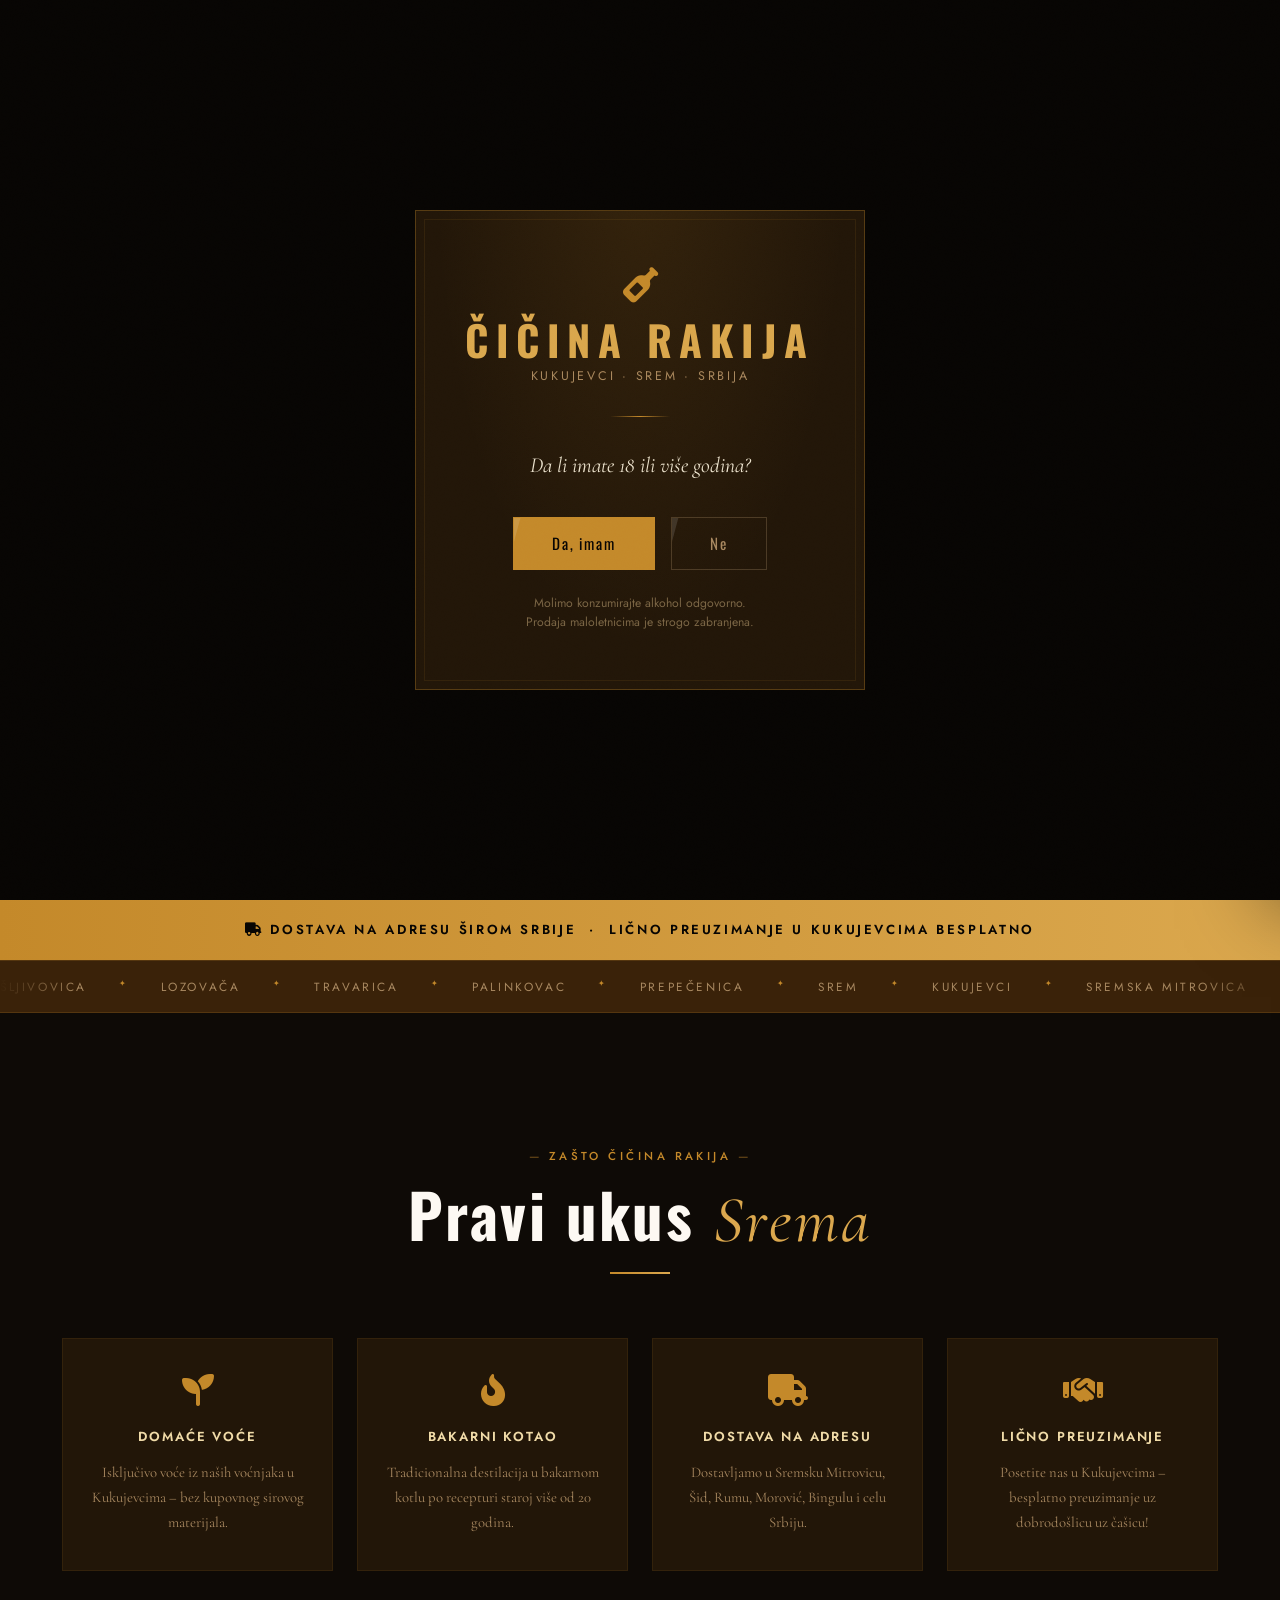
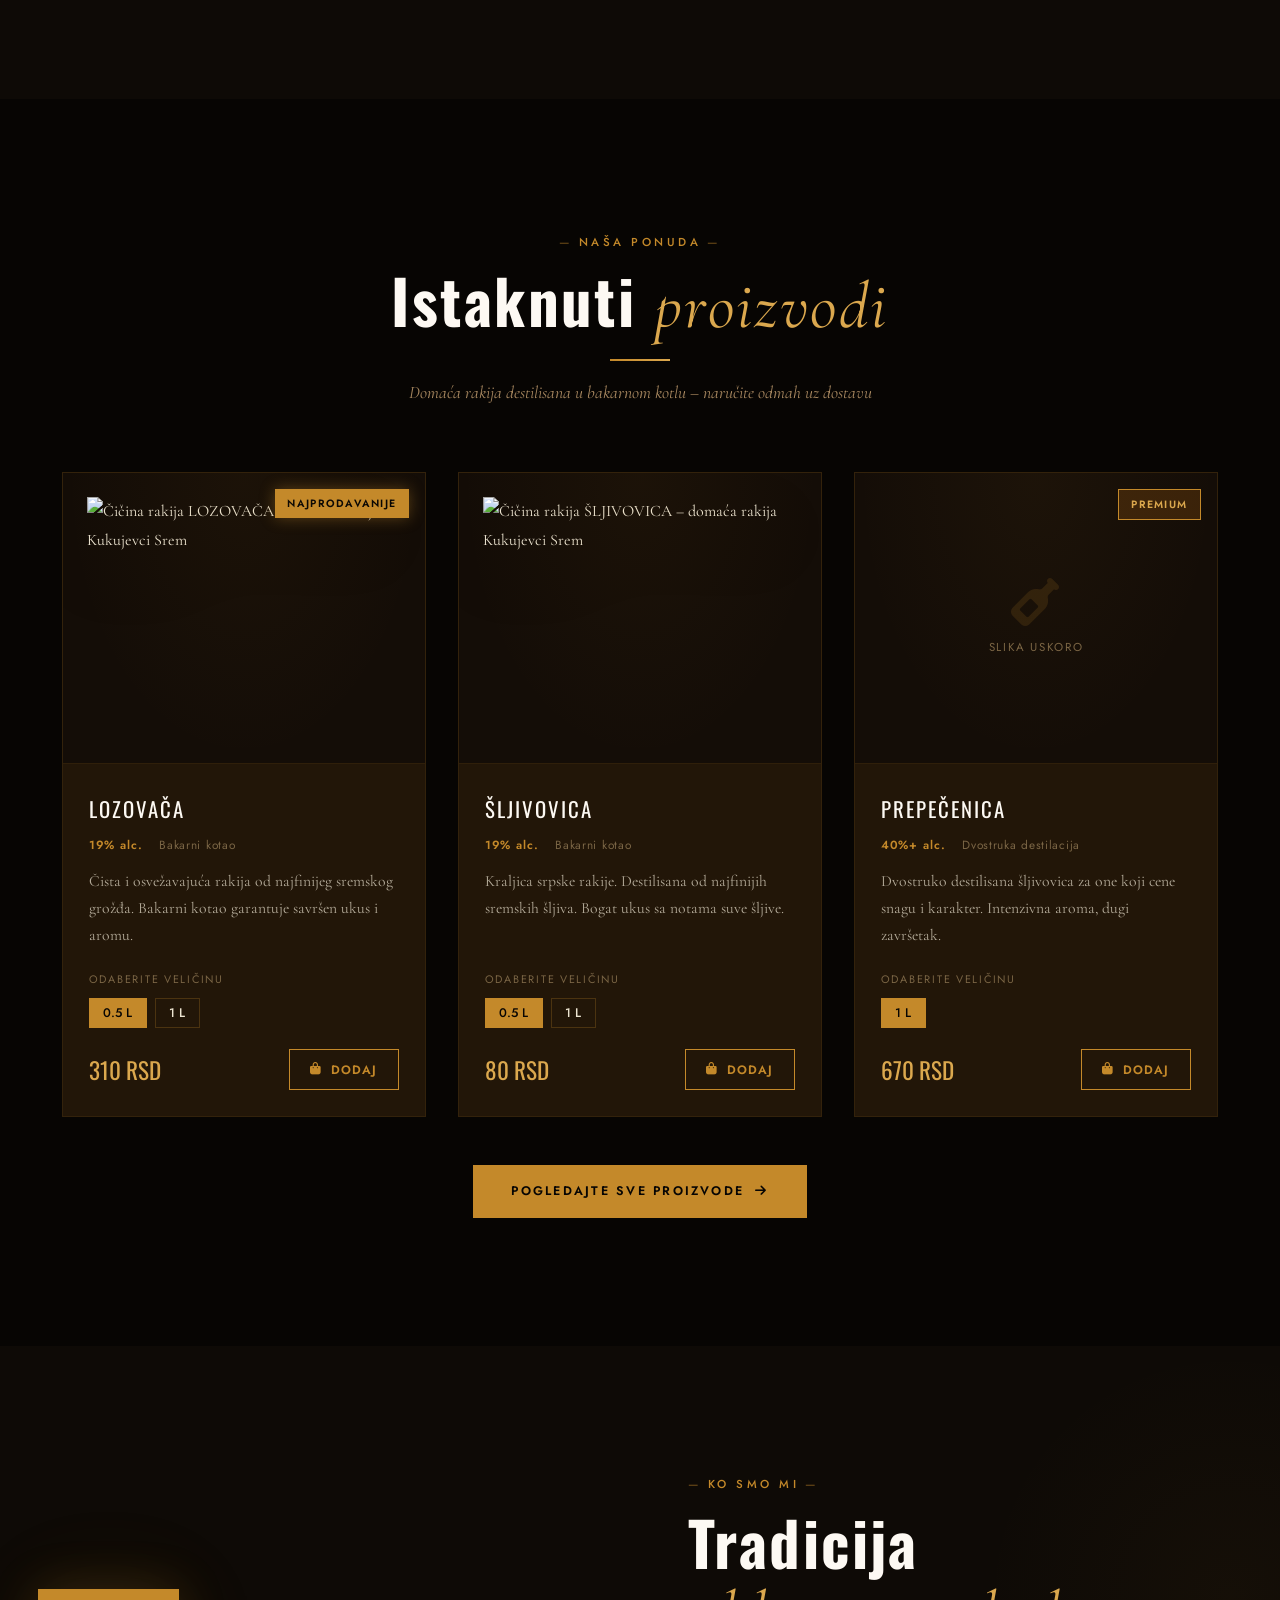
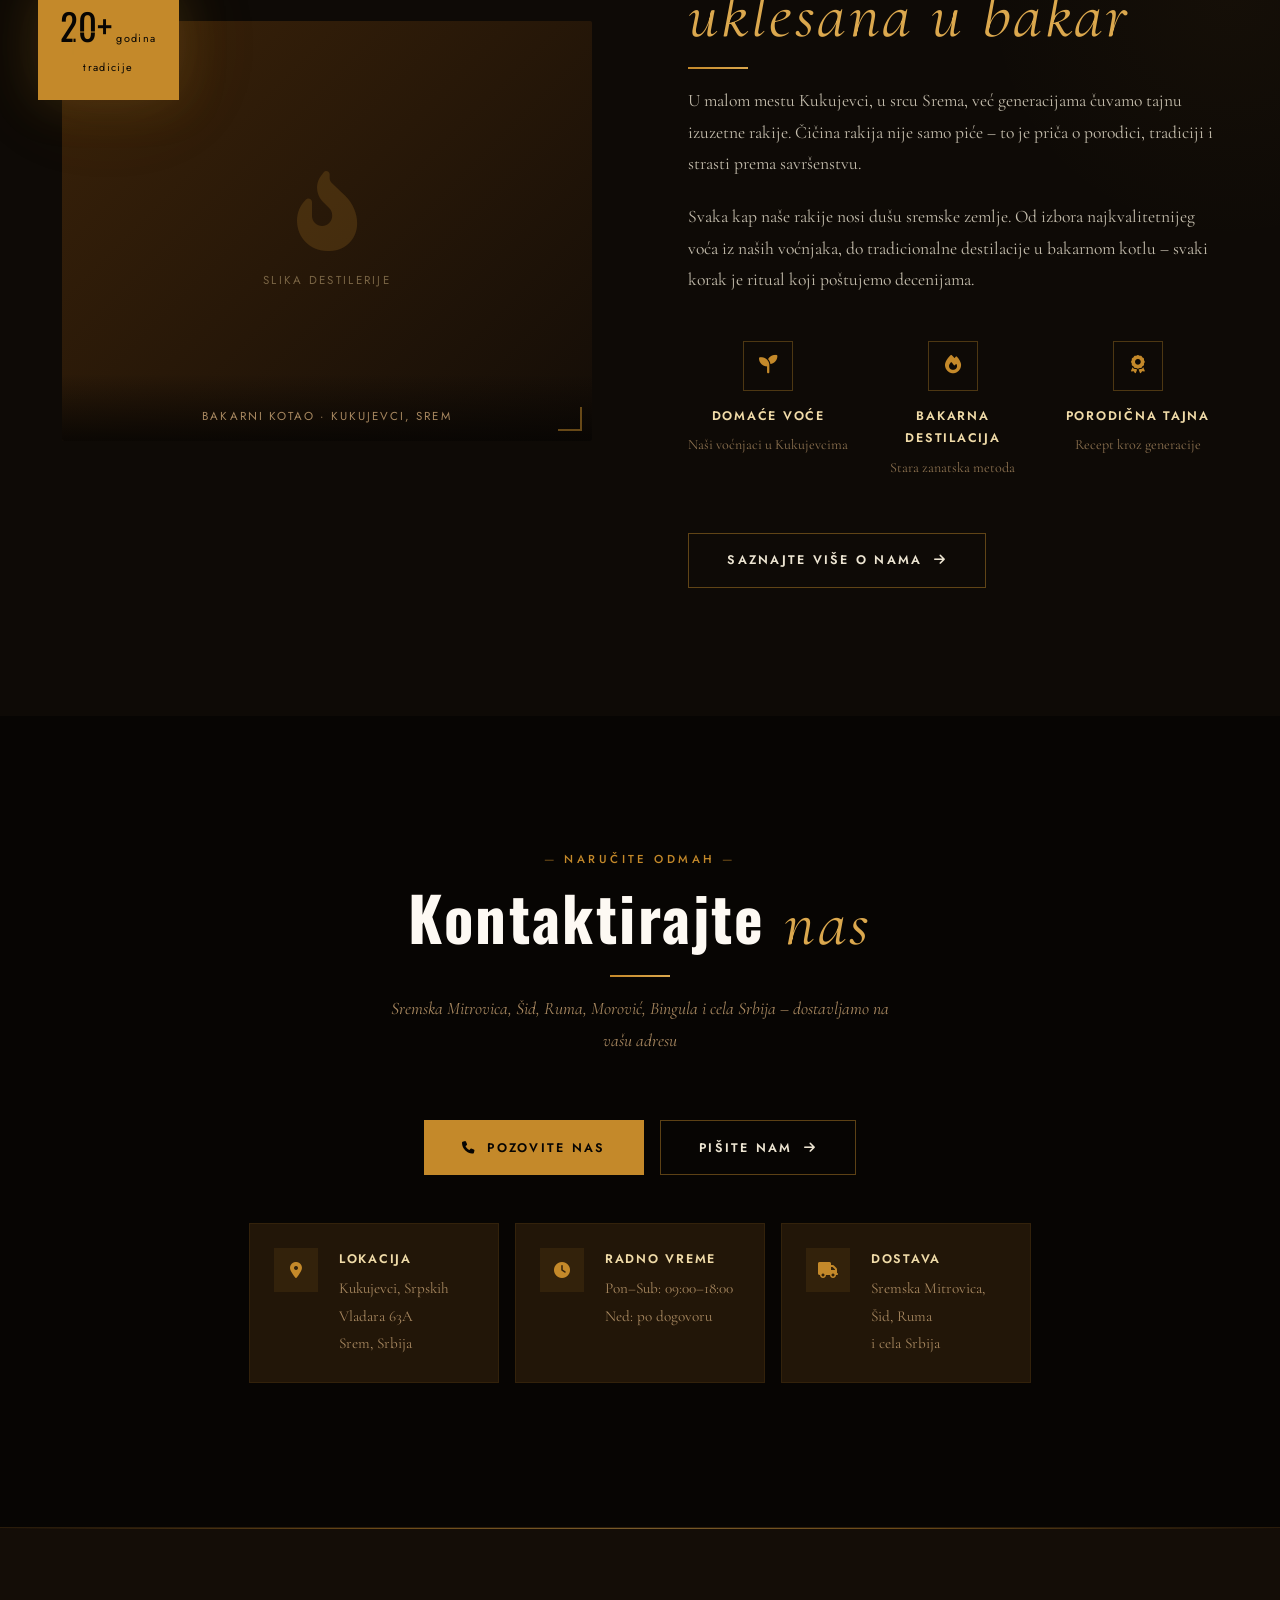
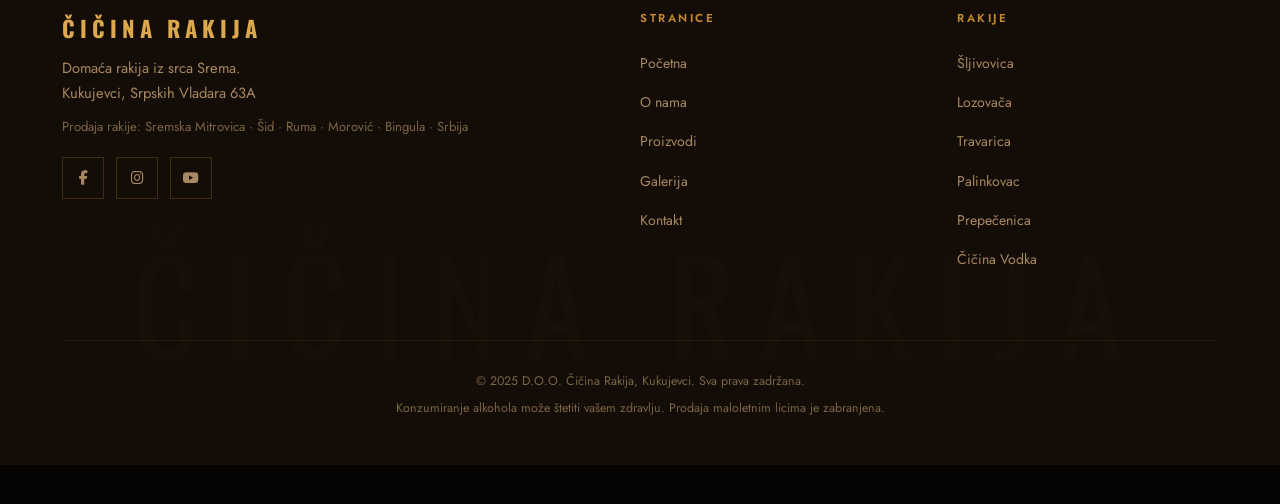
==== index.html @ 821a01cd "Add files via upload" ====
<!DOCTYPE html>
<html lang="sr">
<head>
<meta charset="UTF-8">
<meta name="viewport" content="width=device-width, initial-scale=1.0">
<title>Čičina Rakija | Domaća Rakija – Prodaja Rakije Sremska Mitrovica, Šid, Srem</title>
<meta name="description" content="Čičina rakija – domaća rakija iz Kukujevaca, srce Srema. Prodaja rakije Sremska Mitrovica, Šid, Ruma. Šljivovica, lozovača, travarica. Naručite odmah!">
<meta name="robots" content="index, follow">
<link rel="canonical" href="https://www.cicinarakija.rs/">
<meta property="og:title" content="Čičina Rakija | Domaća Rakija – Prodaja Rakije Sremska Mitrovica, Šid, Srem">
<meta property="og:description" content="Čičina rakija – domaća rakija iz Kukujevaca, srce Srema. Prodaja rakije Sremska Mitrovica, Šid, Ruma. Šljivovica, lozovača, travarica. Naručite odmah!">
<meta property="og:locale" content="sr_RS">
<link rel="preconnect" href="https://fonts.googleapis.com">
<link rel="preconnect" href="https://fonts.gstatic.com" crossorigin>
<link href="https://fonts.googleapis.com/css2?family=Cormorant+Garamond:ital,wght@0,300;0,400;0,600;1,300;1,400;1,600&family=Oswald:wght@300;400;500;600;700&family=Jost:wght@300;400;500;600&display=swap" rel="stylesheet">
<link rel="stylesheet" href="https://cdnjs.cloudflare.com/ajax/libs/font-awesome/6.4.0/css/all.min.css">
<link rel="stylesheet" href="style.css">
</head><script type="application/ld+json">
{"@context":"https://schema.org","@type":"LocalBusiness","name":"Čičina Rakija",
"description":"Domaća rakija iz Kukujevaca – prodaja rakije Sremska Mitrovica, Šid i okolina",
"address":{"@type":"PostalAddress","streetAddress":"Srpskih Vladara 63A","addressLocality":"Kukujevci","addressRegion":"Vojvodina","addressCountry":"RS"},
"geo":{"@type":"GeoCoordinates","latitude":44.9624,"longitude":19.717},
"url":"https://www.cicinarakija.rs","telephone":"+381-XX-XXX-XXXX",
"openingHours":"Mo-Sa 09:00-18:00","priceRange":"80 - 670 RSD"}
</script>
<body>
<div class="age-gate" id="ageGate">
    <div class="age-box">
        <i class="fas fa-wine-bottle age-icon"></i>
        <h2 class="age-title">ČIČINA RAKIJA</h2>
        <p class="age-location">Kukujevci · Srem · Srbija</p>
        <div class="age-divider"></div>
        <p class="age-question">Da li imate 18 ili više godina?</p>
        <div class="age-btns">
            <button class="age-btn age-yes" id="ageYes">Da, imam</button>
            <button class="age-btn age-no" id="ageNo">Ne</button>
        </div>
        <p class="age-disclaimer">Molimo konzumirajte alkohol odgovorno.<br>Prodaja maloletnicima je strogo zabranjena.</p>
    </div>
</div>
<nav class="navbar" id="navbar">
    <div class="nav-container">
        <a href="index.html" class="nav-brand">
            <span class="brand-icon"><i class="fas fa-wine-bottle"></i></span>
            <span>ČIČINA RAKIJA</span>
        </a>
        <ul class="nav-links" id="navLinks"><li><a href="index.html" class="nav-link active">Početna</a></li>
<li><a href="o-nama.html" class="nav-link">O nama</a></li>
<li><a href="proizvodi.html" class="nav-link">Proizvodi</a></li>
<li><a href="galerija.html" class="nav-link">Galerija</a></li>
<li><a href="kontakt.html" class="nav-link">Kontakt</a></li></ul>
        <div class="nav-actions">
            <button class="cart-btn" id="cartToggle" aria-label="Korpa">
                <i class="fas fa-shopping-bag"></i>
                <span class="cart-label">Korpa</span>
                <span class="cart-count" id="cartCount">0</span>
            </button>
            <button class="hamburger" id="hamburger" aria-label="Meni">
                <span></span><span></span><span></span>
            </button>
        </div>
    </div>
    <div class="nav-progress" id="navProgress"></div>
</nav>

<!-- HERO -->
<section id="hero" class="hero">
    <div class="hero-bg-img hero-parallax" style="background-image:radial-gradient(ellipse at 60% 40%,rgba(196,137,42,0.09) 0%,transparent 60%),linear-gradient(160deg,#1a0c03 0%,#07050300 100%)"></div>
    <div class="hero-grain"></div>
    <div class="hero-vignette"></div>
    <div class="hero-content">
        <div class="hero-eyebrow reveal-hero" data-delay="0">
            <span class="eyebrow-line"></span>
            Tradicija od generacije do generacije · Kukujevci, Srem
            <span class="eyebrow-line"></span>
        </div>
        <h1 class="hero-title reveal-hero" data-delay="200">
            <span class="title-line">ČIČINA</span>
            <span class="title-line title-italic">Rakija</span>
        </h1>
        <div class="hero-ornament reveal-hero" data-delay="350">
            <span class="orn-line"></span>
            <span class="orn-icon">✦ ✦ ✦</span>
            <span class="orn-line"></span>
        </div>
        <p class="hero-sub reveal-hero" data-delay="450">Domaća rakija · Sremska Mitrovica · Šid · Ruma i okolina</p>
        <div class="hero-actions reveal-hero" data-delay="600">
            <a href="proizvodi.html" class="btn-primary"><span>Naruči rakiju</span> <i class="fas fa-arrow-right"></i></a>
            <a href="o-nama.html" class="btn-ghost"><span>Naša priča</span></a>
        </div>
    </div>
    <div class="hero-badge badge-left reveal-hero" data-delay="800">
        <span class="badge-num">20+</span>
        <span class="badge-txt">Godina<br>tradicije</span>
    </div>
    <div class="hero-badge badge-right reveal-hero" data-delay="900">
        <span class="badge-num">100%</span>
        <span class="badge-txt">Domaće<br>voće</span>
    </div>
    <div class="hero-scroll reveal-hero" data-delay="1100">
        <span>Skroluj</span>
        <div class="hero-scroll-line"></div>
    </div>
</section>

<!-- DELIVERY BANNER -->
<div class="delivery-banner">
    <p><i class="fas fa-truck"></i> Dostava na adresu širom Srbije &nbsp;·&nbsp; Lično preuzimanje u Kukujevcima besplatno</p>
</div>

<!-- MARQUEE -->
<div class="marquee-strip">
    <div class="marquee-track">
        <span>Šljivovica</span><span class="m-dot">✦</span>
        <span>Lozovača</span><span class="m-dot">✦</span>
        <span>Travarica</span><span class="m-dot">✦</span>
        <span>Palinkovac</span><span class="m-dot">✦</span>
        <span>Prepečenica</span><span class="m-dot">✦</span>
        <span>Srem</span><span class="m-dot">✦</span>
        <span>Kukujevci</span><span class="m-dot">✦</span>
        <span>Sremska Mitrovica</span><span class="m-dot">✦</span>
        <span>Šid</span><span class="m-dot">✦</span>
        <span>Bakarni kotao</span><span class="m-dot">✦</span>
        <span>Domaće voće</span><span class="m-dot">✦</span>
        <span>Šljivovica</span><span class="m-dot">✦</span>
        <span>Lozovača</span><span class="m-dot">✦</span>
        <span>Travarica</span><span class="m-dot">✦</span>
        <span>Palinkovac</span><span class="m-dot">✦</span>
        <span>Prepečenica</span><span class="m-dot">✦</span>
        <span>Srem</span><span class="m-dot">✦</span>
        <span>Kukujevci</span><span class="m-dot">✦</span>
        <span>Sremska Mitrovica</span><span class="m-dot">✦</span>
        <span>Šid</span><span class="m-dot">✦</span>
        <span>Bakarni kotao</span><span class="m-dot">✦</span>
        <span>Domaće voće</span><span class="m-dot">✦</span>
    </div>
</div>

<!-- ZASTO MI -->
<section class="why-us">
    <div class="container">
        <div class="sec-header reveal">
            <span class="sec-label">Zašto Čičina Rakija</span>
            <h2 class="sec-title">Pravi ukus <em>Srema</em></h2>
            <div class="sec-rule"></div>
        </div>
        <div class="why-grid">
            <div class="why-card reveal" data-delay="0">
                <i class="fas fa-seedling why-icon"></i>
                <div class="why-title">Domaće voće</div>
                <p class="why-desc">Isključivo voće iz naših voćnjaka u Kukujevcima – bez kupovnog sirovog materijala.</p>
            </div>
            <div class="why-card reveal" data-delay="100">
                <i class="fas fa-fire-alt why-icon"></i>
                <div class="why-title">Bakarni kotao</div>
                <p class="why-desc">Tradicionalna destilacija u bakarnom kotlu po recepturi staroj više od 20 godina.</p>
            </div>
            <div class="why-card reveal" data-delay="200">
                <i class="fas fa-truck why-icon"></i>
                <div class="why-title">Dostava na adresu</div>
                <p class="why-desc">Dostavljamo u Sremsku Mitrovicu, Šid, Rumu, Morović, Bingulu i celu Srbiju.</p>
            </div>
            <div class="why-card reveal" data-delay="300">
                <i class="fas fa-handshake why-icon"></i>
                <div class="why-title">Lično preuzimanje</div>
                <p class="why-desc">Posetite nas u Kukujevcima – besplatno preuzimanje uz dobrodošlicu uz čašicu!</p>
            </div>
        </div>
    </div>
</section>

<!-- ISTAKNUTI PROIZVODI -->
<section class="featured-products">
    <div class="container">
        <div class="sec-header reveal">
            <span class="sec-label">Naša ponuda</span>
            <h2 class="sec-title">Istaknuti <em>proizvodi</em></h2>
            <div class="sec-rule"></div>
            <p class="sec-sub">Domaća rakija destilisana u bakarnom kotlu – naručite odmah uz dostavu</p>
        </div>
        <div class="products-grid featured-grid" id="productsGridHome"></div>
        <div style="text-align:center;margin-top:3rem" class="reveal">
            <a href="proizvodi.html" class="btn-primary"><span>Pogledajte sve proizvode</span> <i class="fas fa-arrow-right"></i></a>
        </div>
    </div>
</section>

<!-- O NAMA KRATKO -->
<section class="about" id="about">
    <div class="container">
        <div class="about-grid">
            <div class="about-visual">
                <div class="about-img-main reveal" data-dir="left">
                    <div style="width:100%;height:420px;background:linear-gradient(135deg,var(--brown-mid),var(--brown-deep));display:flex;align-items:center;justify-content:center;flex-direction:column;gap:1.2rem;">
                        <i class="fas fa-fire-alt" style="font-size:5rem;color:rgba(196,137,42,0.2)"></i>
                        <span style="font-family:var(--font-ui);font-size:0.72rem;letter-spacing:0.2em;color:var(--muted);text-transform:uppercase">Slika destilerije</span>
                    </div>
                    <div class="img-label">Bakarni kotao · Kukujevci, Srem</div>
                </div>
                <div class="about-years-badge">
                    <span class="yb-num">20+</span>
                    <span class="yb-txt">godina<br>tradicije</span>
                </div>
            </div>
            <div class="about-text">
                <div class="reveal" data-dir="right">
                    <span class="sec-label">Ko smo mi</span>
                    <h2 class="sec-title">Tradicija<br><em>uklesana u bakar</em></h2>
                    <div class="sec-rule"></div>
                </div>
                <div class="reveal" data-dir="right" data-delay="100">
                    <p>U malom mestu Kukujevci, u srcu Srema, već generacijama čuvamo tajnu izuzetne rakije. Čičina rakija nije samo piće – to je priča o porodici, tradiciji i strasti prema savršenstvu.</p>
                    <p>Svaka kap naše rakije nosi dušu sremske zemlje. Od izbora najkvalitetnijeg voća iz naših voćnjaka, do tradicionalne destilacije u bakarnom kotlu – svaki korak je ritual koji poštujemo decenijama.</p>
                </div>
                <div class="about-feats reveal" data-dir="right" data-delay="200">
                    <div class="feat">
                        <div class="feat-icon"><i class="fas fa-seedling"></i></div>
                        <h4>Domaće voće</h4>
                        <p>Naši voćnjaci u Kukujevcima</p>
                    </div>
                    <div class="feat">
                        <div class="feat-icon"><i class="fas fa-fire"></i></div>
                        <h4>Bakarna destilacija</h4>
                        <p>Stara zanatska metoda</p>
                    </div>
                    <div class="feat">
                        <div class="feat-icon"><i class="fas fa-award"></i></div>
                        <h4>Porodična tajna</h4>
                        <p>Recept kroz generacije</p>
                    </div>
                </div>
                <div class="reveal" data-dir="right" data-delay="300" style="margin-top:2rem">
                    <a href="o-nama.html" class="btn-ghost"><span>Saznajte više o nama</span> <i class="fas fa-arrow-right"></i></a>
                </div>
            </div>
        </div>
    </div>
</section>

<!-- KONTAKT QUICK -->
<section id="contact" class="contact">
    <div class="container">
        <div class="sec-header reveal">
            <span class="sec-label">Naručite odmah</span>
            <h2 class="sec-title">Kontaktirajte <em>nas</em></h2>
            <div class="sec-rule"></div>
            <p class="sec-sub">Sremska Mitrovica, Šid, Ruma, Morović, Bingula i cela Srbija – dostavljamo na vašu adresu</p>
        </div>
        <div style="display:flex;flex-wrap:wrap;gap:1rem;justify-content:center;margin-bottom:3rem" class="reveal">
            <a href="tel:+381XXXXXXXXX" class="btn-primary"><i class="fas fa-phone"></i> <span>Pozovite nas</span></a>
            <a href="kontakt.html" class="btn-ghost"><span>Pišite nam</span> <i class="fas fa-arrow-right"></i></a>
        </div>
        <div style="display:flex;flex-wrap:wrap;gap:1rem;justify-content:center" class="reveal" data-delay="100">
            <div class="contact-card" style="max-width:250px;flex:1;min-width:200px">
                <div class="cc-icon"><i class="fas fa-map-marker-alt"></i></div>
                <div><h4>Lokacija</h4><p>Kukujevci, Srpskih Vladara 63A<br>Srem, Srbija</p></div>
            </div>
            <div class="contact-card" style="max-width:250px;flex:1;min-width:200px">
                <div class="cc-icon"><i class="fas fa-clock"></i></div>
                <div><h4>Radno vreme</h4><p>Pon–Sub: 09:00–18:00<br>Ned: po dogovoru</p></div>
            </div>
            <div class="contact-card" style="max-width:250px;flex:1;min-width:200px">
                <div class="cc-icon"><i class="fas fa-truck"></i></div>
                <div><h4>Dostava</h4><p>Sremska Mitrovica, Šid, Ruma<br>i cela Srbija</p></div>
            </div>
        </div>
    </div>
</section>

<footer class="footer">
    <div class="footer-watermark">ČIČINA RAKIJA</div>
    <div class="container">
        <div class="footer-grid">
            <div class="footer-brand">
                <h3>ČIČINA RAKIJA</h3>
                <p>Domaća rakija iz srca Srema.<br>Kukujevci, Srpskih Vladara 63A</p>
                <p style="margin-top:0.6rem;font-size:0.82rem;color:var(--muted)">Prodaja rakije: Sremska Mitrovica · Šid · Ruma · Morović · Bingula · Srbija</p>
                <div class="socials" style="margin-top:1.2rem">
                    <a href="#" class="soc-link" aria-label="Facebook"><i class="fab fa-facebook-f"></i></a>
                    <a href="#" class="soc-link" aria-label="Instagram"><i class="fab fa-instagram"></i></a>
                    <a href="#" class="soc-link" aria-label="YouTube"><i class="fab fa-youtube"></i></a>
                </div>
            </div>
            <div class="footer-nav">
                <h4>Stranice</h4>
                <ul>
                    <li><a href="index.html">Početna</a></li>
                    <li><a href="o-nama.html">O nama</a></li>
                    <li><a href="proizvodi.html">Proizvodi</a></li>
                    <li><a href="galerija.html">Galerija</a></li>
                    <li><a href="kontakt.html">Kontakt</a></li>
                </ul>
            </div>
            <div class="footer-products">
                <h4>Rakije</h4>
                <ul>
                    <li><a href="proizvodi.html">Šljivovica</a></li>
                    <li><a href="proizvodi.html">Lozovača</a></li>
                    <li><a href="proizvodi.html">Travarica</a></li>
                    <li><a href="proizvodi.html">Palinkovac</a></li>
                    <li><a href="proizvodi.html">Prepečenica</a></li>
                    <li><a href="proizvodi.html">Čičina Vodka</a></li>
                </ul>
            </div>
        </div>
        <div class="footer-bottom">
            <p>&copy; 2025 D.O.O. Čičina Rakija, Kukujevci. Sva prava zadržana.</p>
            <p>Konzumiranje alkohola može štetiti vašem zdravlju. Prodaja maloletnim licima je zabranjena.</p>
        </div>
    </div>
</footer>

<div class="overlay" id="cartOverlay"></div>
<aside class="cart-sidebar" id="cartSidebar">
    <div class="cart-head">
        <h3>VAŠA KORPA</h3>
        <button class="icon-btn" id="cartClose"><i class="fas fa-times"></i></button>
    </div>
    <div class="cart-items" id="cartItemsEl"></div>
    <div class="cart-foot">
        <div class="cart-total-row">
            <span>Ukupno</span>
            <strong id="cartTotalEl">0 RSD</strong>
        </div>
        <p class="cart-note"><i class="fas fa-info-circle"></i> Dostava se obračunava pri porudžbini</p>
        <button class="btn-checkout" id="goCheckout" disabled>
            <span>Nastavi na porudžbinu</span> <i class="fas fa-arrow-right"></i>
        </button>
    </div>
</aside>
<div class="overlay" id="checkoutOverlay"></div>
<div class="checkout-modal" id="checkoutModal">
    <div class="checkout-box">
        <div class="checkout-head">
            <h2>PORUDŽBINA</h2>
            <button class="icon-btn" id="checkoutClose"><i class="fas fa-times"></i></button>
        </div>
        <div class="checkout-body">
            <div class="steps" id="stepsEl">
                <div class="step active" data-step="1"><div class="step-dot">1</div><div class="step-label">Dostava</div></div>
                <div class="step-connector"></div>
                <div class="step" data-step="2"><div class="step-dot">2</div><div class="step-label">Adresa</div></div>
                <div class="step-connector"></div>
                <div class="step" data-step="3"><div class="step-dot">3</div><div class="step-label">Plaćanje</div></div>
                <div class="step-connector"></div>
                <div class="step" data-step="4"><div class="step-dot">4</div><div class="step-label">Pregled</div></div>
            </div>
            <div class="form-step active" id="step1">
                <p class="step-title">Izaberite način dostave</p>
                <div class="delivery-opts">
                    <label class="del-opt"><input type="radio" name="delivery" value="courier" checked>
                        <div class="del-card"><i class="fas fa-truck"></i><div><strong>Kurirska služba</strong><span>2–4 radna dana · 490 RSD</span></div><div class="del-check"><i class="fas fa-check"></i></div></div></label>
                    <label class="del-opt"><input type="radio" name="delivery" value="pickup">
                        <div class="del-card"><i class="fas fa-store"></i><div><strong>Lično preuzimanje</strong><span>Kukujevci · Besplatno</span></div><div class="del-check"><i class="fas fa-check"></i></div></div></label>
                </div>
                <div class="form-nav"><div></div><button class="btn-next" id="step1Next"><span>Sledeći</span> <i class="fas fa-arrow-right"></i></button></div>
            </div>
            <div class="form-step" id="step2">
                <p class="step-title">Kontakt podaci</p>
                <div class="form-row two">
                    <div class="form-group"><label>Ime <span class="req">*</span></label><input type="text" id="firstName" autocomplete="given-name" placeholder="Vaše ime"><span class="field-err" id="err-firstName">Obavezno</span></div>
                    <div class="form-group"><label>Prezime <span class="req">*</span></label><input type="text" id="lastName" autocomplete="family-name" placeholder="Prezime"><span class="field-err" id="err-lastName">Obavezno</span></div>
                </div>
                <div class="form-row two">
                    <div class="form-group"><label>Telefon <span class="req">*</span></label><input type="tel" id="phone" autocomplete="tel" placeholder="+381 60 000 0000"><span class="field-err" id="err-phone">Obavezno</span></div>
                    <div class="form-group"><label>E-mail <span class="req">*</span></label><input type="email" id="email" autocomplete="email" placeholder="vas@email.rs"><span class="field-err" id="err-email">Obavezno</span></div>
                </div>
                <div id="addressSection">
                    <p class="step-title" style="margin-top:1.5rem">Adresa dostave</p>
                    <div class="form-row one"><div class="form-group"><label>Ulica i broj <span class="req">*</span></label><input type="text" id="street" autocomplete="street-address" placeholder="Kralja Petra 15"><span class="field-err" id="err-street">Obavezno</span></div></div>
                    <div class="form-row two">
                        <div class="form-group"><label>Grad <span class="req">*</span></label><input type="text" id="city" autocomplete="address-level2" placeholder="Sremska Mitrovica"><span class="field-err" id="err-city">Obavezno</span></div>
                        <div class="form-group"><label>Poštanski broj <span class="req">*</span></label><input type="text" id="postal" autocomplete="postal-code" placeholder="22000"><span class="field-err" id="err-postal">Obavezno</span></div>
                    </div>
                    <div class="form-row one"><div class="form-group"><label>Napomena</label><textarea id="note" rows="3" placeholder="Posebne instrukcije..."></textarea></div></div>
                </div>
                <div class="form-nav">
                    <button class="btn-prev" id="step2Prev"><i class="fas fa-arrow-left"></i> <span>Nazad</span></button>
                    <button class="btn-next" id="step2Next"><span>Sledeći</span> <i class="fas fa-arrow-right"></i></button>
                </div>
            </div>
            <div class="form-step" id="step3">
                <p class="step-title">Način plaćanja</p>
                <div class="pay-opts">
                    <label class="pay-opt"><input type="radio" name="payment" value="cod" checked>
                        <div class="pay-card"><i class="fas fa-money-bill-wave"></i><div><strong>Plaćanje pouzećem</strong><span>Keš pri isporuci</span></div><div class="del-check"><i class="fas fa-check"></i></div></div></label>
                    <label class="pay-opt"><input type="radio" name="payment" value="transfer">
                        <div class="pay-card"><i class="fas fa-university"></i><div><strong>Bankovna uplata</strong><span>Pre isporuke</span></div><div class="del-check"><i class="fas fa-check"></i></div></div></label>
                    <label class="pay-opt"><input type="radio" name="payment" value="card">
                        <div class="pay-card"><i class="fas fa-credit-card"></i><div><strong>Kartica</strong><span>Na licu mesta</span></div><div class="del-check"><i class="fas fa-check"></i></div></div></label>
                </div>
                <div class="form-nav">
                    <button class="btn-prev" id="step3Prev"><i class="fas fa-arrow-left"></i> <span>Nazad</span></button>
                    <button class="btn-next" id="step3Next"><span>Sledeći</span> <i class="fas fa-arrow-right"></i></button>
                </div>
            </div>
            <div class="form-step" id="step4">
                <p class="step-title">Pregled porudžbine</p>
                <div class="order-summary"><div class="os-head">Stavke</div><div id="summaryItems"></div><div class="os-divider"></div><div class="os-row"><span>Dostava</span><span id="summaryDelivery">—</span></div><div class="os-divider"></div><div class="os-total"><span>Ukupno za plaćanje</span><strong id="summaryTotal">—</strong></div></div>
                <div class="order-summary" style="margin-top:1rem"><div class="os-head">Detalji</div><div class="os-row"><span>Ime</span><span id="revName">—</span></div><div class="os-row"><span>Telefon</span><span id="revPhone">—</span></div><div class="os-row"><span>Adresa</span><span id="revAddr">—</span></div><div class="os-row"><span>Dostava</span><span id="revDel">—</span></div><div class="os-row"><span>Plaćanje</span><span id="revPay">—</span></div></div>
                <div class="form-nav">
                    <button class="btn-prev" id="step4Prev"><i class="fas fa-arrow-left"></i> <span>Nazad</span></button>
                    <button class="btn-submit" id="submitOrder"><i class="fas fa-check"></i> <span>Potvrdi porudžbinu</span></button>
                </div>
            </div>
            <div class="order-confirm" id="orderConfirm">
                <div class="confirm-anim"><svg class="checkmark" viewBox="0 0 52 52"><circle class="checkmark-circle" cx="26" cy="26" r="25" fill="none"/><path class="checkmark-check" fill="none" d="M14.1 27.2l7.1 7.2 16.7-16.8"/></svg></div>
                <h3>HVALA!</h3>
                <p class="order-num" id="confirmNum">Broj porudžbine: #CR-000000</p>
                <p>Vaša porudžbina je primljena. Kontaktiraćemo vas uskoro radi potvrde i dogovora oko dostave.</p>
                <button class="btn-next" id="confirmClose">Zatvori</button>
            </div>
        </div>
    </div>
</div>
<div class="lightbox" id="lightbox">
    <button class="icon-btn lightbox-close" id="lightboxClose"><i class="fas fa-times"></i></button>
    <div class="lightbox-nav lightbox-prev" id="lightboxPrev"><i class="fas fa-chevron-left"></i></div>
    <img class="lightbox-img" id="lightboxImg" src="" alt="">
    <div class="lightbox-nav lightbox-next" id="lightboxNext"><i class="fas fa-chevron-right"></i></div>
    <div class="lightbox-counter" id="lightboxCounter"></div>
</div>
<div class="toast" id="toast"><i class="fas fa-check-circle"></i><span id="toastMsg"></span></div>
<a href="https://wa.me/381XXXXXXXXX" class="whatsapp-float" target="_blank" rel="noopener" aria-label="WhatsApp"><i class="fab fa-whatsapp"></i></a>
<script src="script.js"></script>
<script>
document.addEventListener('DOMContentLoaded', () => {
    const FEATURED_IDS = ['lozovaca','sljivovica','sljivovica-prepecena'];
    renderProducts('productsGridHome', p => FEATURED_IDS.includes(p.id));
});
</script>
</body>
</html>
---- style.css ----
/* ================================================================
   ČIČINA RAKIJA — style.css  v2.0
   Retro-moderna destilerija estetika | Animations, grain, blur
================================================================ */

@import url('https://fonts.googleapis.com/css2?family=Cormorant+Garamond:ital,wght@0,300;0,400;0,600;1,300;1,400;1,600&family=Oswald:wght@300;400;500;600;700&family=Jost:wght@300;400;500;600&display=swap');

/* 1. RESET & CUSTOM PROPERTIES */
*,*::before,*::after{margin:0;padding:0;box-sizing:border-box}
:root{
  --dark:#070503; --dark-mid:#0e0a06; --brown-deep:#140d07; --brown:#221608;
  --brown-mid:#3a2209; --brown-lt:#52300e;
  --gold:#c4892a; --gold-lt:#dba84e; --gold-pale:#f0dba8; --gold-warm:#faf0d4;
  --cream:#ede5d2; --white:#fdf9f3; --muted:#7a6545; --muted-lt:#a88860;
  --font-head:'Oswald',sans-serif; --font-body:'Cormorant Garamond',serif; --font-ui:'Jost',sans-serif;
  --ease:cubic-bezier(0.25,0.46,0.45,0.94);
  --ease-out:cubic-bezier(0.16,1,0.3,1);
  --ease-spring:cubic-bezier(0.34,1.56,0.64,1);
  --sh-gold:0 0 50px rgba(196,137,42,0.2),0 0 100px rgba(196,137,42,0.08);
  --sh-dark:0 30px 80px rgba(0,0,0,0.7);
  --sh-card:0 12px 45px rgba(0,0,0,0.45);
}
html{scroll-behavior:smooth;font-size:16px}
body{font-family:var(--font-body);background:var(--dark);color:var(--cream);line-height:1.8;overflow-x:hidden}

/* Film grain overlay */
body::after{
  content:'';position:fixed;inset:0;pointer-events:none;z-index:9999;opacity:0.03;
  background-image:url("data:image/svg+xml,%3Csvg viewBox='0 0 256 256' xmlns='http://www.w3.org/2000/svg'%3E%3Cfilter id='n'%3E%3CfeTurbulence type='fractalNoise' baseFrequency='0.9' numOctaves='4' stitchTiles='stitch'/%3E%3C/filter%3E%3Crect width='100%25' height='100%25' filter='url(%23n)'/%3E%3C/svg%3E");
  background-size:180px;mix-blend-mode:overlay;
  animation:grainShift 0.25s steps(1) infinite;
}
@keyframes grainShift{
  0%{background-position:0 0}25%{background-position:-30px 20px}
  50%{background-position:15px -10px}75%{background-position:-20px -25px}100%{background-position:10px 15px}
}
img{max-width:100%;display:block}a{text-decoration:none;color:inherit}
button{cursor:pointer;font-family:inherit;border:none;background:none}
input,textarea,select{font-family:var(--font-ui)}
.container{max-width:1220px;margin:0 auto;padding:0 2rem}


/* 2. AGE GATE */
.age-gate{
  position:fixed;inset:0;background:var(--dark);z-index:9998;
  display:flex;align-items:center;justify-content:center;padding:2rem;
  opacity:1;transition:opacity 0.6s var(--ease);
}
.age-gate.fade-out{opacity:0;pointer-events:none}
.age-gate.hidden{display:none}
.age-box{
  position:relative;overflow:hidden;background:var(--brown);
  border:1px solid rgba(196,137,42,0.32);padding:3.5rem 2.8rem;
  max-width:450px;width:100%;text-align:center;
}
.age-box::before{content:'';position:absolute;inset:0;background:radial-gradient(ellipse at 50% -10%,rgba(196,137,42,0.11) 0%,transparent 65%);pointer-events:none}
.age-box::after{content:'';position:absolute;inset:8px;border:1px solid rgba(196,137,42,0.1);pointer-events:none}
.age-icon{font-size:2.2rem;color:var(--gold);margin-bottom:1rem;display:block;animation:bottleSway 3s ease-in-out infinite}
@keyframes bottleSway{0%,100%{transform:rotate(-4deg)}50%{transform:rotate(4deg)}}
.age-title{font-family:var(--font-head);font-size:2.6rem;letter-spacing:0.18em;color:var(--gold-lt);line-height:1;margin-bottom:0.3rem}
.age-location{font-family:var(--font-ui);font-size:0.78rem;letter-spacing:0.22em;text-transform:uppercase;color:var(--muted-lt);margin-bottom:1.8rem}
.age-divider{width:60px;height:1px;background:linear-gradient(90deg,transparent,var(--gold),transparent);margin:0 auto 1.8rem}
.age-question{font-style:italic;font-size:1.35rem;color:var(--cream);margin-bottom:2rem}
.age-btns{display:flex;gap:1rem;justify-content:center;margin-bottom:1.5rem}
.age-btn{
  position:relative;overflow:hidden;padding:0.9rem 2.4rem;
  font-family:var(--font-head);font-size:0.95rem;letter-spacing:0.12em;transition:all 0.3s var(--ease);
}
.age-btn::before{
  content:'';position:absolute;inset:0;background:rgba(255,255,255,0.12);
  transform:translateX(-100%) skewX(-15deg);transition:transform 0.5s var(--ease);
}
.age-btn:hover::before{transform:translateX(150%) skewX(-15deg)}
.age-yes{background:var(--gold);color:var(--dark);border:1px solid var(--gold)}
.age-yes:hover{background:var(--gold-lt);transform:translateY(-2px);box-shadow:var(--sh-gold)}
.age-no{background:transparent;color:var(--muted-lt);border:1px solid rgba(138,112,80,0.4)}
.age-no:hover{color:var(--cream);border-color:var(--muted-lt)}
.age-disclaimer{font-size:0.76rem;color:var(--muted);line-height:1.6;font-family:var(--font-ui)}


/* 3. NAVIGATION */
.navbar{
  position:fixed;top:0;left:0;right:0;z-index:1000;padding:1.4rem 0;
  transition:background 0.5s,padding 0.4s,box-shadow 0.5s;
}
.navbar.scrolled{
  background:rgba(7,5,3,0.97);padding:0.8rem 0;
  box-shadow:0 2px 40px rgba(0,0,0,0.85);
  backdrop-filter:blur(16px) saturate(1.4);-webkit-backdrop-filter:blur(16px) saturate(1.4);
}
.nav-container{max-width:1220px;margin:0 auto;padding:0 2rem;display:flex;align-items:center;justify-content:space-between;gap:2rem}
.nav-brand{
  display:flex;align-items:center;gap:0.75rem;font-family:var(--font-head);
  font-size:1.3rem;letter-spacing:0.18em;color:var(--gold-lt);flex-shrink:0;transition:color 0.3s;
}
.nav-brand:hover{color:var(--gold-pale)}
.brand-icon{color:var(--gold);font-size:1.25rem;transition:transform 0.4s var(--ease-spring)}
.nav-brand:hover .brand-icon{transform:rotate(-12deg) scale(1.1)}
.nav-links{display:flex;list-style:none;gap:0.15rem;align-items:center}
.nav-link{
  font-family:var(--font-ui);font-size:0.78rem;font-weight:500;
  letter-spacing:0.16em;text-transform:uppercase;color:var(--muted-lt);
  padding:0.55rem 1rem;position:relative;transition:color 0.3s;
}
.nav-link::after{
  content:'';position:absolute;bottom:2px;left:50%;right:50%;
  height:1px;background:var(--gold);
  transition:left 0.35s var(--ease),right 0.35s var(--ease);
}
.nav-link:hover,.nav-link.active{color:var(--gold-lt)}
.nav-link:hover::after,.nav-link.active::after{left:1rem;right:1rem}
.nav-actions{display:flex;align-items:center;gap:0.75rem}
.cart-btn{
  display:flex;align-items:center;gap:0.55rem;padding:0.5rem 1.1rem;
  border:1px solid rgba(196,137,42,0.35);color:var(--cream);
  font-family:var(--font-ui);font-size:0.78rem;font-weight:500;letter-spacing:0.1em;
  transition:all 0.3s;position:relative;overflow:hidden;
}
.cart-btn::before{
  content:'';position:absolute;inset:0;background:var(--gold);
  transform:scaleX(0);transform-origin:left;transition:transform 0.35s var(--ease);z-index:-1;
}
.cart-btn:hover{color:var(--dark);border-color:var(--gold)}
.cart-btn:hover::before{transform:scaleX(1)}
.cart-label{display:none}
@media(min-width:640px){.cart-label{display:inline}}
.cart-count{
  background:var(--gold);color:var(--dark);font-size:0.68rem;font-weight:700;
  font-family:var(--font-ui);min-width:18px;height:18px;border-radius:9px;padding:0 4px;
  display:flex;align-items:center;justify-content:center;
  transition:transform 0.3s var(--ease-spring);
}
.cart-count.bump{transform:scale(1.6)}

/* HAMBURGER */
.hamburger{
  display:none;width:32px;height:24px;position:relative;
  cursor:pointer;flex-direction:column;align-items:flex-end;justify-content:center;
  flex-shrink:0;
}
.hamburger span{
  display:block;height:1.5px;background:var(--cream);
  transition:all 0.5s var(--ease-out);transform-origin:center;position:absolute;
}
.hamburger span:nth-child(1){width:100%;top:2px}
.hamburger span:nth-child(2){width:70%;top:50%;margin-top:-0.75px}
.hamburger span:nth-child(3){width:85%;bottom:2px}
.hamburger.open span:nth-child(1){top:50%;margin-top:-0.75px;transform:rotate(45deg);width:100%}
.hamburger.open span:nth-child(2){opacity:0;transform:scaleX(0)}
.hamburger.open span:nth-child(3){bottom:50%;margin-bottom:-0.75px;transform:rotate(-45deg);width:100%}

.nav-progress{
  position:absolute;bottom:0;left:0;height:2px;
  background:linear-gradient(90deg,var(--gold),var(--gold-lt));
  width:0;transition:width 0.08s linear;
  box-shadow:0 0 10px rgba(196,137,42,0.7);
}
.nav-overlay{
  position:fixed;inset:0;background:rgba(0,0,0,0.6);
  z-index:999;opacity:0;pointer-events:none;
  transition:opacity 0.45s;backdrop-filter:blur(5px);
}
.nav-overlay.show{opacity:1;pointer-events:all}

@media(min-width:900px){.hamburger{display:none}}
@media(max-width:899px){
  .hamburger{display:flex}
  .nav-links{
    position:fixed;top:0;right:0;width:min(340px,88vw);height:100dvh;
    background:var(--brown-deep);flex-direction:column;justify-content:center;
    align-items:flex-start;padding:5rem 3rem 3rem;gap:0.2rem;
    transform:translateX(100%);transition:transform 0.55s var(--ease-out);
    box-shadow:-20px 0 60px rgba(0,0,0,0.75);
    border-left:1px solid rgba(196,137,42,0.12);z-index:1000;
  }
  .nav-links::before{
    content:'';position:absolute;top:2rem;left:3rem;right:3rem;height:1px;
    background:linear-gradient(90deg,var(--gold),transparent);opacity:0.4;
  }
  .nav-links.open{transform:translateX(0)}
  .nav-links li{opacity:0;transform:translateX(30px);transition:opacity 0.4s var(--ease-out),transform 0.4s var(--ease-out)}
  .nav-links.open li:nth-child(1){opacity:1;transform:none;transition-delay:0.05s}
  .nav-links.open li:nth-child(2){opacity:1;transform:none;transition-delay:0.1s}
  .nav-links.open li:nth-child(3){opacity:1;transform:none;transition-delay:0.15s}
  .nav-links.open li:nth-child(4){opacity:1;transform:none;transition-delay:0.2s}
  .nav-links.open li:nth-child(5){opacity:1;transform:none;transition-delay:0.25s}
  .nav-link{font-size:1.8rem;font-family:var(--font-head);letter-spacing:0.06em;padding:0.6rem 0;width:100%;display:block;border-bottom:1px solid rgba(196,137,42,0.07)}
  .nav-link::after{bottom:0;left:0;right:auto;width:0;height:2px;transition:width 0.35s}
  .nav-link:hover::after,.nav-link.active::after{width:100%;left:0;right:auto}
}


/* 4. HERO */
.hero{
  position:relative;min-height:100vh;display:flex;align-items:center;
  justify-content:center;text-align:center;overflow:hidden;background:var(--brown-deep);
}
.hero-bg-img{
  position:absolute;inset:0;background-size:cover;background-position:center;
  opacity:0.15;transform:scale(1.05);transition:transform 8s ease;will-change:transform;
}
.hero-bg-img.loaded{transform:scale(1)}
.hero-grain{
  position:absolute;inset:0;pointer-events:none;opacity:0.06;
  background-image:url("data:image/svg+xml,%3Csvg viewBox='0 0 200 200' xmlns='http://www.w3.org/2000/svg'%3E%3Cfilter id='n'%3E%3CfeTurbulence type='fractalNoise' baseFrequency='0.75' numOctaves='4' stitchTiles='stitch'/%3E%3C/filter%3E%3Crect width='100%25' height='100%25' filter='url(%23n)'/%3E%3C/svg%3E");
  background-size:150px;
}
.hero-vignette{position:absolute;inset:0;pointer-events:none;background:radial-gradient(ellipse at center,transparent 35%,rgba(7,5,3,0.88) 100%)}
.hero::after{content:'';position:absolute;bottom:0;left:0;right:0;height:1px;background:linear-gradient(90deg,transparent 0%,var(--gold) 40%,var(--gold-lt) 60%,transparent 100%);opacity:0.35}
.hero-content{position:relative;z-index:2;padding:0 1.5rem;max-width:820px}

.hero-eyebrow{
  display:flex;align-items:center;justify-content:center;gap:1.4rem;
  font-family:var(--font-ui);font-size:0.72rem;letter-spacing:0.28em;text-transform:uppercase;color:var(--gold);
  margin-bottom:2rem;opacity:0;transform:translateY(16px);
  transition:opacity 0.8s var(--ease),transform 0.8s var(--ease);
}
.hero-eyebrow.visible{opacity:1;transform:none}
.eyebrow-line{flex:1;max-width:90px;height:1px;background:linear-gradient(90deg,transparent,var(--gold))}
.eyebrow-line:last-child{background:linear-gradient(90deg,var(--gold),transparent)}

.hero-title{
  font-family:var(--font-head);font-size:clamp(3.8rem,11vw,9rem);
  line-height:0.92;letter-spacing:0.04em;color:var(--white);margin-bottom:1.2rem;
  opacity:0;transform:translateY(32px);
  transition:opacity 0.85s var(--ease),transform 0.85s var(--ease);
}
.hero-title.visible{opacity:1;transform:none}
.title-line{display:block}
.title-italic{font-style:italic;color:var(--gold-lt);font-size:0.72em;letter-spacing:0.14em;font-family:var(--font-body);font-weight:400}

.hero-ornament{
  display:flex;align-items:center;gap:1.2rem;margin:0 auto 1.8rem;max-width:300px;
  opacity:0;transition:opacity 0.9s 0.1s var(--ease);
}
.hero-ornament.visible{opacity:1}
.orn-line{flex:1;height:1px;background:var(--gold);opacity:0.4}
.orn-icon{color:var(--gold);font-size:0.6rem;letter-spacing:3px;opacity:0.7}

.hero-sub{
  font-family:var(--font-ui);font-size:0.88rem;letter-spacing:0.2em;text-transform:uppercase;
  color:var(--muted-lt);margin-bottom:3rem;
  opacity:0;transform:translateY(14px);
  transition:opacity 0.8s 0.1s var(--ease),transform 0.8s 0.1s var(--ease);
}
.hero-sub.visible{opacity:1;transform:none}

.hero-actions{
  display:flex;gap:1.2rem;justify-content:center;flex-wrap:wrap;
  opacity:0;transform:translateY(14px);
  transition:opacity 0.8s 0.2s var(--ease),transform 0.8s 0.2s var(--ease);
}
.hero-actions.visible{opacity:1;transform:none}

.hero-badge{
  position:absolute;bottom:14%;background:rgba(20,13,7,0.9);
  border:1px solid rgba(196,137,42,0.28);padding:1.1rem 1.6rem;text-align:center;
  opacity:0;transform:translateY(24px);
  transition:opacity 0.8s var(--ease),transform 0.8s var(--ease);
  backdrop-filter:blur(8px);
}
.hero-badge::before{content:'';position:absolute;top:0;left:0;right:0;height:1px;background:linear-gradient(90deg,transparent,var(--gold),transparent)}
.hero-badge.visible{opacity:1;transform:none}
.badge-left{left:4%}.badge-right{right:4%}
.badge-num{font-family:var(--font-head);font-size:2.2rem;color:var(--gold);line-height:1;display:block}
.badge-txt{font-size:0.7rem;color:var(--muted-lt);letter-spacing:0.12em;font-family:var(--font-ui)}
@media(max-width:600px){.hero-badge{display:none}}

.hero-scroll{
  position:absolute;bottom:2.5rem;left:50%;transform:translateX(-50%);
  display:flex;flex-direction:column;align-items:center;gap:0.5rem;
  color:var(--muted);font-size:0.68rem;letter-spacing:0.2em;
  font-family:var(--font-ui);text-transform:uppercase;
  opacity:0;transition:opacity 1s 0.8s;
}
.hero-scroll.visible{opacity:0.6}
.hero-scroll-line{width:1px;height:40px;background:linear-gradient(180deg,transparent,var(--gold));animation:scrollPulse 2s ease-in-out infinite}
@keyframes scrollPulse{0%,100%{transform:scaleY(1) translateY(0);opacity:0.6}50%{transform:scaleY(1.2) translateY(3px);opacity:1}}


/* 5. BUTTONS */
.btn-primary{
  display:inline-flex;align-items:center;gap:0.7rem;padding:0.95rem 2.4rem;
  background:var(--gold);color:var(--dark);font-family:var(--font-ui);
  font-size:0.78rem;font-weight:600;letter-spacing:0.18em;text-transform:uppercase;
  position:relative;overflow:hidden;transition:color 0.3s,transform 0.3s,box-shadow 0.3s;
}
.btn-primary::before{content:'';position:absolute;inset:0;background:var(--gold-lt);transform:scaleX(0);transform-origin:left;transition:transform 0.4s var(--ease-out);z-index:0}
.btn-primary>*{position:relative;z-index:1}
.btn-primary:hover{transform:translateY(-3px);box-shadow:var(--sh-gold)}
.btn-primary:hover::before{transform:scaleX(1)}

.btn-ghost{
  display:inline-flex;align-items:center;gap:0.7rem;padding:0.95rem 2.4rem;
  border:1px solid rgba(196,137,42,0.45);color:var(--cream);font-family:var(--font-ui);
  font-size:0.78rem;font-weight:600;letter-spacing:0.18em;text-transform:uppercase;
  position:relative;overflow:hidden;transition:all 0.3s;
}
.btn-ghost::before{content:'';position:absolute;inset:0;background:rgba(196,137,42,0.1);transform:scaleX(0);transform-origin:left;transition:transform 0.4s var(--ease-out)}
.btn-ghost:hover{border-color:var(--gold);color:var(--gold-lt);transform:translateY(-3px)}
.btn-ghost:hover::before{transform:scaleX(1)}


/* 6. SECTION HEADERS */
.sec-header{text-align:center;margin-bottom:4rem}
.sec-label{
  display:inline-block;font-family:var(--font-ui);font-size:0.72rem;font-weight:500;
  letter-spacing:0.3em;text-transform:uppercase;color:var(--gold);margin-bottom:0.9rem;position:relative;
}
.sec-label::before,.sec-label::after{content:' — ';opacity:0.5}
.sec-title{font-family:var(--font-head);font-size:clamp(2.2rem,5vw,3.8rem);letter-spacing:0.04em;color:var(--white);line-height:1.1;margin-bottom:1rem}
.sec-title em{font-style:italic;color:var(--gold-lt);font-family:var(--font-body);font-weight:400;font-size:1.08em}
.sec-rule{width:0;height:2px;background:linear-gradient(90deg,var(--gold),var(--gold-lt));margin:1rem auto;transition:width 1.2s var(--ease-out)}
.sec-rule.visible{width:60px}
.sec-sub{font-size:1.1rem;color:var(--muted-lt);max-width:520px;margin:0 auto;font-style:italic}


/* 7. REVEAL */
.reveal{opacity:0;transform:translateY(28px);transition:opacity 0.75s var(--ease-out),transform 0.75s var(--ease-out)}
.reveal[data-dir="left"]{transform:translateX(-32px)}
.reveal[data-dir="right"]{transform:translateX(32px)}
.reveal[data-dir="scale"]{transform:scale(0.92)}
.reveal.visible{opacity:1;transform:none}
.reveal-hero{opacity:0;transform:translateY(20px);transition:opacity 0.7s var(--ease),transform 0.7s var(--ease)}
.reveal-hero.visible{opacity:1;transform:none}


/* 8. MARQUEE */
.marquee-strip{
  background:var(--brown-mid);border-top:1px solid rgba(196,137,42,0.2);
  border-bottom:1px solid rgba(196,137,42,0.2);overflow:hidden;padding:0.9rem 0;position:relative;
}
.marquee-strip::before,.marquee-strip::after{content:'';position:absolute;top:0;bottom:0;width:80px;z-index:2;pointer-events:none}
.marquee-strip::before{left:0;background:linear-gradient(90deg,var(--brown-mid),transparent)}
.marquee-strip::after{right:0;background:linear-gradient(270deg,var(--brown-mid),transparent)}
.marquee-track{
  display:flex;gap:2rem;white-space:nowrap;
  animation:marqueeScroll 32s linear infinite;
  font-family:var(--font-ui);font-size:0.74rem;letter-spacing:0.22em;text-transform:uppercase;color:var(--muted-lt);
}
.marquee-track:hover{animation-play-state:paused}
.marquee-track span{flex-shrink:0}
.m-dot{color:var(--gold);font-size:0.5rem;vertical-align:middle}
@keyframes marqueeScroll{from{transform:translateX(0)}to{transform:translateX(-50%)}}


/* 9. ABOUT */
.about{padding:8rem 0;background:var(--dark-mid);position:relative;overflow:hidden}
.about::before{content:'';position:absolute;top:0;right:-200px;width:500px;height:500px;background:radial-gradient(circle,rgba(196,137,42,0.04),transparent 70%);pointer-events:none}
.about-grid{display:grid;grid-template-columns:1fr 1fr;gap:6rem;align-items:center}
@media(max-width:860px){.about-grid{grid-template-columns:1fr;gap:3.5rem}}
.about-visual{position:relative}
.about-img-main{position:relative;overflow:hidden;border-radius:2px}
.about-img-main img{width:100%;height:460px;object-fit:cover;transition:transform 0.8s var(--ease),filter 0.8s;filter:saturate(0.85) sepia(0.1)}
.about-img-main:hover img{transform:scale(1.04);filter:saturate(1) sepia(0)}
.about-img-main::before,.about-img-main::after{content:'';position:absolute;z-index:1;width:24px;height:24px;pointer-events:none}
.about-img-main::before{top:10px;left:10px;border-top:2px solid rgba(196,137,42,0.5);border-left:2px solid rgba(196,137,42,0.5)}
.about-img-main::after{bottom:10px;right:10px;border-bottom:2px solid rgba(196,137,42,0.5);border-right:2px solid rgba(196,137,42,0.5)}
.img-label{position:absolute;bottom:0;left:0;right:0;background:linear-gradient(transparent,rgba(7,5,3,0.88));padding:2rem 1.5rem 0.9rem;font-family:var(--font-ui);font-size:0.72rem;letter-spacing:0.18em;text-transform:uppercase;color:var(--muted-lt);text-align:center}
.about-img-small{position:absolute;bottom:-3rem;right:-2rem;width:185px;border:4px solid var(--dark-mid);border-radius:2px;overflow:hidden;box-shadow:var(--sh-card)}
.about-img-small img{width:100%;height:165px;object-fit:cover;filter:saturate(0.8) sepia(0.1)}
.about-years-badge{
  position:absolute;top:-2rem;left:-1.5rem;background:var(--gold);color:var(--dark);
  padding:1.2rem 1.4rem;text-align:center;min-width:95px;box-shadow:var(--sh-gold);
  animation:badgePulse 4s ease-in-out infinite;
}
@keyframes badgePulse{0%,100%{box-shadow:var(--sh-gold)}50%{box-shadow:0 0 60px rgba(196,137,42,0.4)}}
.yb-num{font-family:var(--font-head);font-size:2.3rem;line-height:1}
.yb-txt{font-family:var(--font-ui);font-size:0.68rem;letter-spacing:0.12em}
.about-text .sec-label{display:block}.about-text .sec-title{text-align:left}.about-text .sec-rule{margin-left:0}
.about-text p{font-size:1.1rem;color:var(--cream);opacity:0.82;margin-bottom:1.3rem}
.about-feats{display:grid;grid-template-columns:repeat(3,1fr);gap:1.5rem;margin-top:2.8rem}
.feat{text-align:center}
.feat-icon{width:50px;height:50px;border:1px solid rgba(196,137,42,0.35);display:flex;align-items:center;justify-content:center;margin:0 auto 0.9rem;color:var(--gold);font-size:1.15rem;transition:all 0.4s var(--ease-spring)}
.feat:hover .feat-icon{background:rgba(196,137,42,0.1);border-color:var(--gold);transform:scale(1.1) rotate(5deg);box-shadow:0 0 20px rgba(196,137,42,0.2)}
.feat h4{font-family:var(--font-ui);font-size:0.78rem;font-weight:600;letter-spacing:0.14em;text-transform:uppercase;color:var(--gold-pale);margin-bottom:0.3rem}
.feat p{font-size:0.88rem;color:var(--muted-lt)}


/* 10. PRODUCTS */
.products,.featured-products{padding:8rem 0;background:var(--dark)}
.products-grid,.featured-grid{display:grid;grid-template-columns:repeat(auto-fill,minmax(300px,1fr));gap:2rem}
.featured-grid{grid-template-columns:repeat(3,1fr)}
@media(max-width:900px){.featured-grid{grid-template-columns:1fr 1fr}}
@media(max-width:580px){.featured-grid,.products-grid{grid-template-columns:1fr}}
.product-card{background:var(--brown);border:1px solid rgba(196,137,42,0.1);overflow:hidden;display:flex;flex-direction:column;transition:border-color 0.4s,box-shadow 0.4s,transform 0.4s var(--ease-out);position:relative}
.product-card::before{content:'';position:absolute;top:0;left:0;right:0;height:1px;background:linear-gradient(90deg,transparent,var(--gold),transparent);opacity:0;transition:opacity 0.4s}
.product-card:hover{border-color:rgba(196,137,42,0.38);box-shadow:var(--sh-card);transform:translateY(-6px)}
.product-card:hover::before{opacity:1}
.product-img-wrap{position:relative;background:var(--brown-deep);overflow:hidden;height:290px;display:flex;align-items:center;justify-content:center}
.product-img-wrap::after{content:'';position:absolute;inset:0;background:radial-gradient(ellipse at center top,rgba(196,137,42,0.05),transparent 70%);pointer-events:none}
.product-img-wrap img{height:100%;width:100%;object-fit:contain;padding:1.5rem;transition:transform 0.6s var(--ease-out),filter 0.6s;filter:drop-shadow(0 20px 30px rgba(0,0,0,0.5))}
.product-card:hover .product-img-wrap img{transform:scale(1.06) translateY(-4px);filter:drop-shadow(0 30px 40px rgba(0,0,0,0.6))}
.product-placeholder{display:flex;flex-direction:column;align-items:center;justify-content:center;gap:0.7rem;color:var(--muted);font-family:var(--font-ui);font-size:0.72rem;letter-spacing:0.14em;text-transform:uppercase;height:100%;width:100%}
.product-placeholder i{font-size:3rem;color:rgba(196,137,42,0.15)}
.product-badge{position:absolute;top:1rem;right:1rem;background:var(--gold);color:var(--dark);font-family:var(--font-ui);font-size:0.66rem;font-weight:600;letter-spacing:0.12em;text-transform:uppercase;padding:0.3rem 0.8rem;box-shadow:0 0 15px rgba(196,137,42,0.4)}
.product-badge.premium-badge{background:var(--brown-mid);color:var(--gold-lt);border:1px solid var(--gold);box-shadow:none}
.product-info{padding:1.6rem;flex:1;display:flex;flex-direction:column;border-top:1px solid rgba(196,137,42,0.08)}
.product-name{font-family:var(--font-head);font-size:1.3rem;letter-spacing:0.1em;color:var(--white);margin-bottom:0.4rem}
.product-meta{display:flex;gap:1rem;margin-bottom:0.9rem}
.product-alc{font-family:var(--font-ui);font-size:0.74rem;font-weight:600;color:var(--gold);letter-spacing:0.08em}
.product-method{font-family:var(--font-ui);font-size:0.74rem;color:var(--muted);letter-spacing:0.06em}
.product-desc{font-size:0.98rem;color:var(--cream);opacity:0.72;line-height:1.7;flex:1;margin-bottom:1.3rem}
.product-sizes{margin-bottom:1.3rem}
.size-label{font-family:var(--font-ui);font-size:0.68rem;letter-spacing:0.16em;text-transform:uppercase;color:var(--muted);margin-bottom:0.5rem;display:block}
.size-opts{display:flex;gap:0.5rem;flex-wrap:wrap}
.size-btn{padding:0.32rem 0.85rem;border:1px solid rgba(196,137,42,0.25);font-family:var(--font-ui);font-size:0.78rem;font-weight:500;color:var(--cream);cursor:pointer;transition:all 0.25s;position:relative;overflow:hidden}
.size-btn::before{content:'';position:absolute;inset:0;background:var(--gold);transform:scaleX(0);transform-origin:left;transition:transform 0.3s var(--ease);z-index:0}
.size-btn span{position:relative;z-index:1}
.size-btn:hover,.size-btn.active{border-color:var(--gold);color:var(--dark)}
.size-btn:hover::before,.size-btn.active::before{transform:scaleX(1)}
.product-footer{display:flex;align-items:center;justify-content:space-between;gap:1rem}
.product-price{font-family:var(--font-head);font-size:1.45rem;color:var(--gold-lt);transition:all 0.3s}
.product-price span{font-size:0.72rem;color:var(--muted)}
.btn-add{display:flex;align-items:center;gap:0.5rem;padding:0.65rem 1.3rem;border:1px solid var(--gold);color:var(--gold);font-family:var(--font-ui);font-size:0.76rem;font-weight:600;letter-spacing:0.1em;text-transform:uppercase;transition:all 0.3s;position:relative;overflow:hidden}
.btn-add::before{content:'';position:absolute;inset:0;background:var(--gold);transform:scaleX(0);transform-origin:left;transition:transform 0.35s var(--ease);z-index:0}
.btn-add>*{position:relative;z-index:1}
.btn-add:hover{color:var(--dark)}
.btn-add:hover::before{transform:scaleX(1)}


/* 11. WHY US */
.why-us{padding:8rem 0;background:var(--dark-mid)}
.why-grid{display:grid;grid-template-columns:repeat(4,1fr);gap:1.5rem;margin-top:3.5rem}
@media(max-width:860px){.why-grid{grid-template-columns:1fr 1fr}}
@media(max-width:480px){.why-grid{grid-template-columns:1fr}}
.why-card{background:var(--brown);border:1px solid rgba(196,137,42,0.1);padding:2.2rem 1.6rem;text-align:center;position:relative;overflow:hidden;transition:all 0.4s var(--ease-out)}
.why-card::before{content:'';position:absolute;bottom:0;left:0;right:0;height:2px;background:linear-gradient(90deg,transparent,var(--gold),transparent);transform:scaleX(0);transition:transform 0.4s var(--ease)}
.why-card:hover{border-color:rgba(196,137,42,0.3);transform:translateY(-5px);box-shadow:var(--sh-card)}
.why-card:hover::before{transform:scaleX(1)}
.why-icon{font-size:2rem;color:var(--gold);margin-bottom:1.2rem;display:block;transition:transform 0.4s var(--ease-spring)}
.why-card:hover .why-icon{transform:scale(1.2) translateY(-3px)}
.why-title{font-family:var(--font-ui);font-size:0.82rem;font-weight:600;letter-spacing:0.14em;text-transform:uppercase;color:var(--gold-pale);margin-bottom:0.7rem}
.why-desc{font-size:0.92rem;color:var(--muted-lt);line-height:1.7}


/* 12. GALLERY */
.gallery,.gallery-page{padding:8rem 0;background:var(--dark-mid)}
.gallery-full{display:grid;grid-template-columns:repeat(3,1fr);gap:2px;margin-top:3rem;background:rgba(196,137,42,0.06)}
@media(max-width:700px){.gallery-full{grid-template-columns:1fr 1fr}}
@media(max-width:480px){.gallery-full{grid-template-columns:1fr}}
.gallery-item{position:relative;overflow:hidden;cursor:pointer;aspect-ratio:4/3;background:var(--brown-deep)}
.gallery-item img{width:100%;height:100%;object-fit:cover;transition:transform 0.7s var(--ease-out),filter 0.7s;filter:saturate(0.8) sepia(0.1)}
.gallery-item:hover img{transform:scale(1.08);filter:saturate(1) sepia(0)}
.gallery-cap{position:absolute;inset:0;background:linear-gradient(transparent 40%,rgba(7,5,3,0.88));display:flex;align-items:flex-end;padding:1.2rem;opacity:0;transition:opacity 0.4s}
.gallery-item:hover .gallery-cap{opacity:1}
.gallery-cap span{font-family:var(--font-ui);font-size:0.74rem;letter-spacing:0.18em;text-transform:uppercase;color:var(--cream)}
.gallery-placeholder{aspect-ratio:4/3;background:var(--brown);display:flex;flex-direction:column;align-items:center;justify-content:center;gap:0.75rem}
.gallery-placeholder i{font-size:2.5rem;color:rgba(196,137,42,0.12)}
.gallery-placeholder span{font-family:var(--font-ui);font-size:0.68rem;letter-spacing:0.2em;color:var(--muted);text-transform:uppercase}


/* 13. CONTACT */
.contact,.kontakt-page{padding:8rem 0;background:var(--dark)}
.contact-grid,.kontakt-grid{display:grid;grid-template-columns:1fr 1.3fr;gap:5rem;align-items:start}
@media(max-width:860px){.contact-grid,.kontakt-grid{grid-template-columns:1fr}}
.contact-card{display:flex;align-items:flex-start;gap:1.3rem;padding:1.5rem;background:var(--brown);border:1px solid rgba(196,137,42,0.1);margin-bottom:1rem;transition:all 0.35s;position:relative}
.contact-card::before{content:'';position:absolute;left:0;top:0;bottom:0;width:2px;background:var(--gold);transform:scaleY(0);transform-origin:bottom;transition:transform 0.4s var(--ease-out)}
.contact-card:hover{border-color:rgba(196,137,42,0.3);padding-left:2rem}
.contact-card:hover::before{transform:scaleY(1)}
.cc-icon{width:44px;height:44px;flex-shrink:0;background:rgba(196,137,42,0.1);display:flex;align-items:center;justify-content:center;color:var(--gold);font-size:1rem;transition:all 0.3s}
.contact-card:hover .cc-icon{background:rgba(196,137,42,0.2);transform:scale(1.1)}
.contact-card h4{font-family:var(--font-ui);font-size:0.78rem;font-weight:600;letter-spacing:0.14em;text-transform:uppercase;color:var(--gold-pale);margin-bottom:0.3rem}
.contact-card p{font-size:0.95rem;color:var(--muted-lt)}.contact-card a{color:var(--muted-lt);transition:color 0.3s}.contact-card a:hover{color:var(--gold-lt)}
.socials{display:flex;gap:0.75rem;margin-top:1.2rem}
.soc-link{width:42px;height:42px;border:1px solid rgba(196,137,42,0.25);display:flex;align-items:center;justify-content:center;color:var(--muted-lt);font-size:0.9rem;transition:all 0.35s var(--ease-spring)}
.soc-link:hover{border-color:var(--gold);color:var(--dark);background:var(--gold);transform:translateY(-4px) scale(1.05);box-shadow:0 8px 20px rgba(196,137,42,0.3)}
.map-wrap{border-radius:2px;overflow:hidden;height:340px;border:1px solid rgba(196,137,42,0.15);margin-top:1.5rem}
.map-wrap iframe{width:100%;height:100%;border:none}
.kontakt-form-wrap{background:var(--brown);border:1px solid rgba(196,137,42,0.15);padding:2.8rem;position:relative;overflow:hidden}
.kontakt-form-wrap::before{content:'';position:absolute;top:0;left:0;right:0;height:1px;background:linear-gradient(90deg,transparent,var(--gold),transparent)}
.kontakt-form-wrap h3{font-family:var(--font-head);font-size:1.15rem;letter-spacing:0.18em;color:var(--gold-lt);margin-bottom:0.4rem}
.kontakt-form-wrap .subtitle{font-family:var(--font-ui);font-size:0.88rem;color:var(--muted-lt);margin-bottom:2rem}
.form-group{margin-bottom:1.35rem}
.form-group label{display:block;font-family:var(--font-ui);font-size:0.72rem;font-weight:500;letter-spacing:0.16em;text-transform:uppercase;color:var(--muted-lt);margin-bottom:0.45rem}
.form-group input,.form-group textarea,.form-group select{width:100%;padding:0.85rem 1rem;background:var(--brown-deep);border:1px solid rgba(196,137,42,0.15);color:var(--cream);font-size:1rem;font-family:var(--font-ui);outline:none;transition:border-color 0.3s,box-shadow 0.3s}
.form-group input:focus,.form-group textarea:focus{border-color:var(--gold);box-shadow:0 0 0 3px rgba(196,137,42,0.08)}
.form-group textarea{resize:vertical;min-height:130px}
.form-row{display:grid;grid-template-columns:1fr 1fr;gap:1rem}
@media(max-width:560px){.form-row{grid-template-columns:1fr}}
.btn-form-submit{width:100%;padding:1rem;background:var(--gold);color:var(--dark);font-family:var(--font-ui);font-size:0.8rem;font-weight:600;letter-spacing:0.18em;text-transform:uppercase;border:none;cursor:pointer;position:relative;overflow:hidden;transition:all 0.35s;margin-top:0.5rem;display:flex;align-items:center;justify-content:center;gap:0.6rem}
.btn-form-submit::before{content:'';position:absolute;inset:0;background:var(--gold-lt);transform:scaleX(0);transform-origin:left;transition:transform 0.4s var(--ease-out)}
.btn-form-submit>*{position:relative;z-index:1}
.btn-form-submit:hover{transform:translateY(-2px);box-shadow:var(--sh-gold)}
.btn-form-submit:hover::before{transform:scaleX(1)}
.form-success{display:none;text-align:center;padding:2rem 0}
.form-success.show{display:block}
.form-success i{font-size:3rem;color:var(--gold);margin-bottom:1rem;display:block}
.form-success h4{font-family:var(--font-head);font-size:1.5rem;letter-spacing:0.15em;color:var(--gold-lt);margin-bottom:0.5rem}
.form-success p{font-size:0.95rem;color:var(--muted-lt);font-family:var(--font-ui)}
.delivery-area{margin-top:1.8rem;padding:1.5rem;background:var(--brown);border:1px solid rgba(196,137,42,0.12)}
.delivery-area h4{font-family:var(--font-ui);font-size:0.78rem;font-weight:600;letter-spacing:0.14em;text-transform:uppercase;color:var(--gold);margin-bottom:1rem}
.delivery-tags{display:flex;flex-wrap:wrap;gap:0.5rem}
.dtag{padding:0.32rem 0.85rem;background:var(--brown-mid);border:1px solid rgba(196,137,42,0.18);font-family:var(--font-ui);font-size:0.74rem;color:var(--muted-lt);letter-spacing:0.08em;transition:all 0.3s}
.dtag:hover{border-color:var(--gold);color:var(--cream)}


/* 14. FOOTER */
.footer{background:var(--brown-deep);border-top:1px solid rgba(196,137,42,0.12);padding:5rem 0 2.5rem;position:relative}
.footer::before{content:'';position:absolute;top:0;left:0;right:0;height:1px;background:linear-gradient(90deg,transparent 0%,var(--gold) 30%,var(--gold-lt) 50%,var(--gold) 70%,transparent 100%);opacity:0.5}
.footer-grid{display:grid;grid-template-columns:2fr 1fr 1fr;gap:3.5rem;margin-bottom:3.5rem}
@media(max-width:700px){.footer-grid{grid-template-columns:1fr 1fr}}
@media(max-width:480px){.footer-grid{grid-template-columns:1fr}}
.footer-brand h3{font-family:var(--font-head);font-size:1.4rem;letter-spacing:0.22em;color:var(--gold-lt);margin-bottom:0.5rem}
.footer-brand p{font-size:0.92rem;color:var(--muted-lt);font-family:var(--font-ui);line-height:1.7}
.footer-nav h4,.footer-products h4{font-family:var(--font-ui);font-size:0.72rem;font-weight:600;letter-spacing:0.22em;text-transform:uppercase;color:var(--gold);margin-bottom:1.3rem}
.footer-nav ul,.footer-products ul{list-style:none}
.footer-nav li,.footer-products li{margin-bottom:0.65rem}
.footer-nav a,.footer-products a{font-family:var(--font-ui);font-size:0.88rem;color:var(--muted-lt);transition:all 0.3s;display:inline-block}
.footer-nav a:hover,.footer-products a:hover{color:var(--gold-lt);padding-left:6px}
.footer-bottom{border-top:1px solid rgba(196,137,42,0.08);padding-top:1.8rem;text-align:center}
.footer-bottom p{font-family:var(--font-ui);font-size:0.78rem;color:var(--muted);margin-bottom:0.3rem}
.footer-watermark{position:absolute;bottom:3rem;left:50%;transform:translateX(-50%);font-family:var(--font-head);font-size:clamp(4rem,10vw,9rem);color:rgba(196,137,42,0.02);white-space:nowrap;pointer-events:none;letter-spacing:0.2em;user-select:none}


/* 15. CART SIDEBAR */
.overlay{position:fixed;inset:0;background:rgba(7,5,3,0.78);z-index:1100;opacity:0;pointer-events:none;transition:opacity 0.45s;backdrop-filter:blur(6px)}
.overlay.active{opacity:1;pointer-events:all}
.cart-sidebar{position:fixed;top:0;right:0;width:min(420px,96vw);height:100dvh;background:var(--brown-deep);border-left:1px solid rgba(196,137,42,0.18);z-index:1200;display:flex;flex-direction:column;transform:translateX(105%);transition:transform 0.5s var(--ease-out);box-shadow:-30px 0 80px rgba(0,0,0,0.6)}
.cart-sidebar.open{transform:translateX(0)}
.cart-head{display:flex;align-items:center;justify-content:space-between;padding:1.6rem 2rem;border-bottom:1px solid rgba(196,137,42,0.12);position:relative}
.cart-head::after{content:'';position:absolute;bottom:-1px;left:2rem;right:2rem;height:1px;background:linear-gradient(90deg,transparent,var(--gold),transparent);opacity:0.5}
.cart-head h3{font-family:var(--font-head);letter-spacing:0.22em;color:var(--gold-lt);font-size:1rem}
.icon-btn{width:36px;height:36px;border-radius:50%;display:flex;align-items:center;justify-content:center;color:var(--muted-lt);background:rgba(255,255,255,0.04);cursor:pointer;transition:all 0.3s var(--ease-spring)}
.icon-btn:hover{color:var(--cream);background:rgba(255,255,255,0.1);transform:rotate(90deg) scale(1.1)}
.cart-items{flex:1;overflow-y:auto;padding:1.5rem 2rem}
.cart-items::-webkit-scrollbar{width:4px}
.cart-items::-webkit-scrollbar-thumb{background:rgba(196,137,42,0.3);border-radius:2px}
.cart-empty{text-align:center;padding:3.5rem 0;color:var(--muted)}
.cart-empty i{font-size:3rem;margin-bottom:1rem;opacity:0.25;display:block}
.cart-empty p{font-family:var(--font-ui);font-size:0.9rem}
.cart-item{display:flex;gap:1.1rem;padding:1.1rem 0;border-bottom:1px solid rgba(196,137,42,0.07)}
.ci-img{width:68px;height:84px;flex-shrink:0;background:var(--brown);border:1px solid rgba(196,137,42,0.1);display:flex;align-items:center;justify-content:center;overflow:hidden}
.ci-img img{width:100%;height:100%;object-fit:contain;padding:6px}
.ci-info{flex:1}
.ci-name{font-family:var(--font-head);font-size:0.92rem;letter-spacing:0.08em;color:var(--cream);margin-bottom:0.2rem}
.ci-size{font-family:var(--font-ui);font-size:0.76rem;color:var(--muted);margin-bottom:0.6rem}
.ci-controls{display:flex;align-items:center;gap:0.5rem}
.ci-qty-btn{width:26px;height:26px;border:1px solid rgba(196,137,42,0.3);display:flex;align-items:center;justify-content:center;color:var(--cream);font-size:0.85rem;cursor:pointer;transition:all 0.25s;background:transparent}
.ci-qty-btn:hover{border-color:var(--gold);background:rgba(196,137,42,0.15)}
.ci-qty{font-family:var(--font-ui);font-size:0.9rem;color:var(--cream);min-width:20px;text-align:center}
.ci-remove{background:transparent;border:none;color:var(--muted);cursor:pointer;font-size:0.85rem;margin-left:auto;transition:color 0.3s;padding:0}
.ci-remove:hover{color:#c0392b}
.ci-price{font-family:var(--font-head);font-size:1rem;color:var(--gold-lt);text-align:right;align-self:center;flex-shrink:0}
.cart-foot{padding:1.6rem 2rem;border-top:1px solid rgba(196,137,42,0.12);background:rgba(7,5,3,0.5)}
.cart-total-row{display:flex;justify-content:space-between;align-items:center;margin-bottom:0.7rem}
.cart-total-row span{font-family:var(--font-ui);font-size:0.88rem;color:var(--muted-lt);letter-spacing:0.1em;text-transform:uppercase}
.cart-total-row strong{font-family:var(--font-head);font-size:1.5rem;color:var(--gold-lt)}
.cart-note{font-family:var(--font-ui);font-size:0.75rem;color:var(--muted);margin-bottom:1.3rem}
.btn-checkout{width:100%;padding:1.05rem;background:var(--gold);color:var(--dark);font-family:var(--font-ui);font-size:0.8rem;font-weight:600;letter-spacing:0.18em;text-transform:uppercase;border:none;cursor:pointer;display:flex;align-items:center;justify-content:center;gap:0.6rem;transition:all 0.35s;position:relative;overflow:hidden}
.btn-checkout::before{content:'';position:absolute;inset:0;background:var(--gold-lt);transform:scaleX(0);transform-origin:left;transition:transform 0.4s var(--ease-out)}
.btn-checkout>*{position:relative;z-index:1}
.btn-checkout:hover:not(:disabled){box-shadow:var(--sh-gold)}
.btn-checkout:hover:not(:disabled)::before{transform:scaleX(1)}
.btn-checkout:disabled{opacity:0.38;cursor:not-allowed}


/* 16. CHECKOUT MODAL */
.checkout-modal{position:fixed;inset:0;z-index:1300;display:flex;align-items:center;justify-content:center;padding:1.5rem;pointer-events:none;opacity:0;transition:opacity 0.4s}
.checkout-modal.open{opacity:1;pointer-events:all}
.checkout-box{background:var(--dark-mid);border:1px solid rgba(196,137,42,0.2);width:100%;max-width:620px;max-height:90dvh;overflow-y:auto;box-shadow:var(--sh-dark);position:relative}
.checkout-box::before{content:'';position:absolute;top:0;left:0;right:0;height:1px;background:linear-gradient(90deg,transparent,var(--gold),transparent)}
.checkout-head{display:flex;align-items:center;justify-content:space-between;padding:1.6rem 2rem;border-bottom:1px solid rgba(196,137,42,0.12)}
.checkout-head h2{font-family:var(--font-head);letter-spacing:0.22em;color:var(--gold-lt);font-size:1.1rem}
.checkout-body{padding:2rem}
.steps{display:flex;align-items:center;margin-bottom:2.5rem}
.step{display:flex;align-items:center;gap:0.5rem}
.step-dot{width:32px;height:32px;border-radius:50%;border:2px solid rgba(196,137,42,0.25);display:flex;align-items:center;justify-content:center;font-family:var(--font-ui);font-size:0.82rem;font-weight:600;color:var(--muted);transition:all 0.35s}
.step.active .step-dot,.step.done .step-dot{border-color:var(--gold);background:var(--gold);color:var(--dark)}
.step-label{font-family:var(--font-ui);font-size:0.7rem;letter-spacing:0.14em;color:var(--muted);transition:color 0.3s;text-transform:uppercase}
.step.active .step-label{color:var(--gold-lt)}
.step-connector{flex:1;height:1px;background:rgba(196,137,42,0.18);margin:0 0.5rem}
.form-step{display:none}.form-step.active{display:block}
.step-title{font-family:var(--font-ui);font-size:0.78rem;font-weight:600;letter-spacing:0.18em;text-transform:uppercase;color:var(--gold);margin-bottom:1.5rem}
.form-group{margin-bottom:1.2rem}
.form-group label{display:block;font-family:var(--font-ui);font-size:0.72rem;letter-spacing:0.14em;color:var(--muted-lt);margin-bottom:0.4rem;text-transform:uppercase}
.form-group input,.form-group textarea{width:100%;padding:0.78rem 1rem;background:var(--brown);border:1px solid rgba(196,137,42,0.15);color:var(--cream);font-size:1rem;outline:none;font-family:var(--font-ui);transition:border-color 0.3s,box-shadow 0.3s}
.form-group input:focus,.form-group textarea:focus{border-color:var(--gold);box-shadow:0 0 0 3px rgba(196,137,42,0.08)}
.form-group input.invalid{border-color:#c0392b}
.field-err{display:none;font-family:var(--font-ui);font-size:0.72rem;color:#e74c3c;margin-top:0.3rem}
.field-err.show{display:block}
.req{color:var(--gold)}
.form-row.two{display:grid;grid-template-columns:1fr 1fr;gap:1rem}
.form-row.one{display:grid;grid-template-columns:1fr}
@media(max-width:480px){.form-row.two{grid-template-columns:1fr}}
.delivery-opts,.pay-opts{display:flex;flex-direction:column;gap:0.75rem;margin-bottom:1.5rem}
.del-opt,.pay-opt{cursor:pointer}
.del-opt input,.pay-opt input{display:none}
.del-card,.pay-card{display:flex;align-items:center;gap:1.2rem;padding:1.2rem 1.5rem;background:var(--brown);border:1px solid rgba(196,137,42,0.14);transition:all 0.3s}
.del-opt input:checked+.del-card,.pay-opt input:checked+.pay-card{border-color:var(--gold);background:rgba(196,137,42,0.06)}
.del-card i,.pay-card i{color:var(--gold);font-size:1.3rem;flex-shrink:0}
.del-card>div:nth-child(2),.pay-card>div:nth-child(2){flex:1}
.del-card strong,.pay-card strong{display:block;color:var(--cream);font-size:0.95rem;font-family:var(--font-ui);font-weight:500}
.del-card span,.pay-card span{font-size:0.8rem;color:var(--muted-lt);font-family:var(--font-ui)}
.del-check{margin-left:auto;color:var(--gold);opacity:0;transition:opacity 0.3s var(--ease-spring),transform 0.3s;transform:scale(0)}
.del-opt input:checked+.del-card .del-check,.pay-opt input:checked+.pay-card .del-check{opacity:1;transform:scale(1)}
.form-nav{display:flex;justify-content:space-between;margin-top:1.8rem}
.btn-next,.btn-prev,.btn-submit{padding:0.8rem 1.8rem;font-family:var(--font-ui);font-size:0.78rem;font-weight:600;letter-spacing:0.14em;text-transform:uppercase;cursor:pointer;display:flex;align-items:center;gap:0.5rem;border:none;transition:all 0.3s;position:relative;overflow:hidden}
.btn-next,.btn-submit{background:var(--gold);color:var(--dark)}
.btn-next::before,.btn-submit::before{content:'';position:absolute;inset:0;background:var(--gold-lt);transform:scaleX(0);transform-origin:left;transition:transform 0.35s var(--ease)}
.btn-next>*,.btn-submit>*{position:relative;z-index:1}
.btn-next:hover::before,.btn-submit:hover::before{transform:scaleX(1)}
.btn-prev{background:transparent;border:1px solid rgba(196,137,42,0.3);color:var(--cream)}
.btn-prev:hover{border-color:var(--gold);color:var(--gold-lt)}
.order-summary{background:var(--brown);border:1px solid rgba(196,137,42,0.12);padding:1.3rem 1.5rem}
.os-head{font-family:var(--font-ui);font-size:0.72rem;font-weight:600;letter-spacing:0.18em;text-transform:uppercase;color:var(--gold);margin-bottom:0.9rem}
.os-row{display:flex;justify-content:space-between;font-family:var(--font-ui);font-size:0.88rem;color:var(--muted-lt);padding:0.4rem 0}
.os-divider{height:1px;background:rgba(196,137,42,0.1);margin:0.5rem 0}
.os-total{display:flex;justify-content:space-between;font-family:var(--font-ui);font-size:1rem;color:var(--cream);padding-top:0.5rem}
.os-total strong{color:var(--gold-lt);font-family:var(--font-head);font-size:1.25rem}
.order-confirm{display:none;text-align:center;padding:2.5rem 0}
.order-confirm.show{display:block}
.confirm-anim{margin:0 auto 1.5rem;width:68px;height:68px}
.checkmark{width:68px;height:68px;border-radius:50%;stroke:var(--gold);stroke-width:2}
.checkmark-circle{stroke-dasharray:166;stroke-dashoffset:166;animation:stroke 0.85s var(--ease) forwards}
.checkmark-check{stroke-dasharray:48;stroke-dashoffset:48;animation:stroke 0.45s var(--ease) 0.65s forwards}
@keyframes stroke{to{stroke-dashoffset:0}}
.order-confirm h3{font-family:var(--font-head);font-size:2.2rem;letter-spacing:0.22em;color:var(--gold-lt);margin-bottom:0.5rem}
.order-num{font-family:var(--font-ui);font-size:0.88rem;color:var(--muted-lt);margin-bottom:1rem}
.order-confirm p{font-family:var(--font-ui);font-size:0.92rem;color:var(--cream);opacity:0.75;margin-bottom:1.5rem}


/* 17. LIGHTBOX */
.lightbox{position:fixed;inset:0;background:rgba(0,0,0,0.95);z-index:2000;display:flex;align-items:center;justify-content:center;opacity:0;pointer-events:none;transition:opacity 0.4s}
.lightbox.open{opacity:1;pointer-events:all}
.lightbox-close{position:absolute;top:1.5rem;right:1.5rem;color:var(--cream);background:rgba(255,255,255,0.08);font-size:1rem;z-index:2}
.lightbox-img{max-width:90vw;max-height:86vh;object-fit:contain;transition:opacity 0.3s,transform 0.3s;filter:drop-shadow(0 20px 60px rgba(0,0,0,0.8))}
.lightbox-nav{position:absolute;top:50%;transform:translateY(-50%);background:rgba(255,255,255,0.07);width:52px;height:52px;border-radius:50%;display:flex;align-items:center;justify-content:center;color:var(--cream);cursor:pointer;font-size:1rem;transition:all 0.3s var(--ease-spring)}
.lightbox-nav:hover{background:rgba(255,255,255,0.16);transform:translateY(-50%) scale(1.1)}
.lightbox-prev{left:1.5rem}.lightbox-next{right:1.5rem}
.lightbox-counter{position:absolute;bottom:1.5rem;left:50%;transform:translateX(-50%);font-family:var(--font-ui);font-size:0.78rem;color:var(--muted-lt);letter-spacing:0.12em}


/* 18. TOAST */
.toast{
  position:fixed;bottom:2.5rem;left:50%;transform:translateX(-50%) translateY(30px);
  background:var(--brown-mid);border:1px solid rgba(196,137,42,0.35);
  padding:0.75rem 1.6rem;display:flex;align-items:center;gap:0.75rem;
  font-family:var(--font-ui);font-size:0.84rem;color:var(--cream);
  z-index:3000;opacity:0;transition:opacity 0.35s,transform 0.35s var(--ease-out);
  white-space:nowrap;box-shadow:0 8px 30px rgba(0,0,0,0.5);position:relative;
}
.toast::before{content:'';position:absolute;top:0;left:0;right:0;height:1px;background:linear-gradient(90deg,transparent,var(--gold),transparent)}
.toast i{color:var(--gold)}
.toast.show{opacity:1;transform:translateX(-50%) translateY(0)}


/* 19. INNER HERO */
.inner-hero{padding:11rem 0 5.5rem;background:var(--brown-deep);text-align:center;position:relative;overflow:hidden}
.inner-hero::before{content:'';position:absolute;inset:0;background:radial-gradient(ellipse at center bottom,rgba(196,137,42,0.06),transparent 65%)}
.inner-hero::after{content:'';position:absolute;bottom:0;left:0;right:0;height:1px;background:linear-gradient(90deg,transparent 0%,var(--gold) 40%,var(--gold-lt) 60%,transparent 100%);opacity:0.3}
.inner-hero .sec-label{display:block;margin-bottom:1rem}
.inner-hero h1{font-family:var(--font-head);font-size:clamp(2.8rem,7vw,5.5rem);letter-spacing:0.06em;color:var(--white);margin-bottom:1rem}
.inner-hero h1 em{font-style:italic;color:var(--gold-lt);font-family:var(--font-body);font-weight:300}
.inner-hero p{font-family:var(--font-ui);font-size:1rem;color:var(--muted-lt);max-width:500px;margin:0 auto}
.breadcrumb{display:flex;align-items:center;justify-content:center;gap:0.6rem;font-family:var(--font-ui);font-size:0.74rem;letter-spacing:0.14em;text-transform:uppercase;color:var(--muted);margin-top:1.8rem}
.breadcrumb a{color:var(--muted-lt);transition:color 0.3s}.breadcrumb a:hover{color:var(--gold-lt)}
.breadcrumb i{font-size:0.5rem;color:var(--gold)}


/* 20. FILTER BAR */
.filter-bar{display:flex;flex-wrap:wrap;gap:0.75rem;justify-content:center;margin-bottom:3.5rem}
.filter-btn{padding:0.5rem 1.4rem;border:1px solid rgba(196,137,42,0.22);font-family:var(--font-ui);font-size:0.74rem;font-weight:500;letter-spacing:0.16em;text-transform:uppercase;color:var(--muted-lt);background:transparent;cursor:pointer;transition:all 0.3s;position:relative;overflow:hidden}
.filter-btn::before{content:'';position:absolute;inset:0;background:var(--gold);transform:scaleX(0);transform-origin:left;transition:transform 0.35s var(--ease)}
.filter-btn>span{position:relative;z-index:1}
.filter-btn:hover,.filter-btn.active{border-color:var(--gold);color:var(--dark)}
.filter-btn:hover::before,.filter-btn.active::before{transform:scaleX(1)}


/* 21. O NAMA PAGE */
.oname-story{padding:8rem 0;background:var(--dark-mid)}
.oname-story-grid{display:grid;grid-template-columns:1fr 1fr;gap:5.5rem;align-items:center;margin-bottom:5.5rem}
.oname-story-grid.reverse{direction:rtl}
.oname-story-grid.reverse>*{direction:ltr}
@media(max-width:860px){.oname-story-grid{grid-template-columns:1fr;gap:2.8rem;direction:ltr}}
.story-img{border-radius:2px;overflow:hidden;position:relative}
.story-img img{width:100%;height:380px;object-fit:cover;filter:saturate(0.85) sepia(0.1);transition:filter 0.5s}
.story-img:hover img{filter:saturate(1) sepia(0)}
.story-img::before,.story-img::after{content:'';position:absolute;z-index:1;width:20px;height:20px;pointer-events:none}
.story-img::before{top:10px;left:10px;border-top:2px solid rgba(196,137,42,0.45);border-left:2px solid rgba(196,137,42,0.45)}
.story-img::after{bottom:10px;right:10px;border-bottom:2px solid rgba(196,137,42,0.45);border-right:2px solid rgba(196,137,42,0.45)}
.story-text p{font-size:1.05rem;color:var(--cream);opacity:0.82;margin-bottom:1.2rem}
.process-steps{padding:8rem 0;background:var(--dark)}
.process-grid{display:grid;grid-template-columns:repeat(auto-fill,minmax(220px,1fr));gap:1.5rem;margin-top:3.5rem}
.process-step{background:var(--brown);border:1px solid rgba(196,137,42,0.1);padding:2.2rem 1.6rem;text-align:center;transition:all 0.4s var(--ease-out);position:relative;overflow:hidden}
.process-step::before{content:'';position:absolute;bottom:0;left:0;right:0;height:2px;background:linear-gradient(90deg,transparent,var(--gold),transparent);transform:scaleX(0);transition:transform 0.4s var(--ease)}
.process-step:hover{border-color:rgba(196,137,42,0.35);transform:translateY(-5px);box-shadow:var(--sh-card)}
.process-step:hover::before{transform:scaleX(1)}
.ps-num{font-family:var(--font-head);font-size:3.2rem;color:rgba(196,137,42,0.1);line-height:1;margin-bottom:0.5rem}
.ps-icon{color:var(--gold);font-size:1.5rem;margin-bottom:0.9rem;display:block;transition:transform 0.4s var(--ease-spring)}
.process-step:hover .ps-icon{transform:scale(1.2) rotateY(15deg)}
.ps-title{font-family:var(--font-ui);font-size:0.85rem;font-weight:600;letter-spacing:0.14em;text-transform:uppercase;color:var(--gold-pale);margin-bottom:0.6rem}
.ps-desc{font-size:0.9rem;color:var(--muted-lt);line-height:1.7;font-family:var(--font-ui)}


/* 22. DELIVERY BANNER */
.delivery-banner{background:linear-gradient(90deg,var(--gold),var(--gold-lt),var(--gold));background-size:200% 100%;padding:1.15rem 0;text-align:center;animation:gradShift 4s ease infinite}
@keyframes gradShift{0%,100%{background-position:0%}50%{background-position:100%}}
.delivery-banner p{font-family:var(--font-ui);font-size:0.82rem;font-weight:600;letter-spacing:0.2em;text-transform:uppercase;color:var(--dark)}


/* 23. WHATSAPP */
.whatsapp-float{position:fixed;bottom:2rem;right:2rem;width:58px;height:58px;background:#25d366;border-radius:50%;display:flex;align-items:center;justify-content:center;color:white;font-size:1.55rem;z-index:500;box-shadow:0 6px 25px rgba(37,211,102,0.45);transition:all 0.4s var(--ease-spring)}
.whatsapp-float:hover{transform:scale(1.12) translateY(-3px);box-shadow:0 10px 35px rgba(37,211,102,0.6)}
.whatsapp-float::after{content:'';position:absolute;inset:0;border-radius:50%;background:rgba(37,211,102,0.3);animation:waPulse 2.5s ease-out infinite}
@keyframes waPulse{0%{transform:scale(1);opacity:0.6}100%{transform:scale(2.2);opacity:0}}


/* 24. MISC */
.delivery-info-bar{background:var(--brown);border:1px solid rgba(196,137,42,0.18);padding:1.2rem 1.8rem;margin-bottom:3rem;display:flex;flex-wrap:wrap;gap:2rem;align-items:center;justify-content:center}
.dib-item{font-family:var(--font-ui);font-size:0.82rem;color:var(--muted-lt);display:flex;align-items:center;gap:0.5rem}
.dib-item i{color:var(--gold);font-size:1rem}
.dib-item strong{color:var(--cream)}
.seo-block{margin-top:5rem;padding:2.8rem;background:var(--brown);border:1px solid rgba(196,137,42,0.1);position:relative}
.seo-block::before{content:'';position:absolute;top:0;left:0;right:0;height:1px;background:linear-gradient(90deg,transparent,var(--gold),transparent);opacity:0.4}
.seo-block h2{font-family:var(--font-head);font-size:1.3rem;letter-spacing:0.1em;color:var(--gold-lt);margin-bottom:1rem}
.seo-block p{font-family:var(--font-ui);font-size:0.92rem;color:var(--muted-lt);line-height:1.8;margin-bottom:0.8rem}
.products-page{padding:4rem 0 8rem;background:var(--dark)}
@media(max-width:768px){
  .about,.products,.featured-products,.why-us,.gallery,.gallery-page,
  .contact,.kontakt-page,.oname-story,.process-steps{padding:5rem 0}
  .inner-hero{padding:8rem 0 4rem}
}
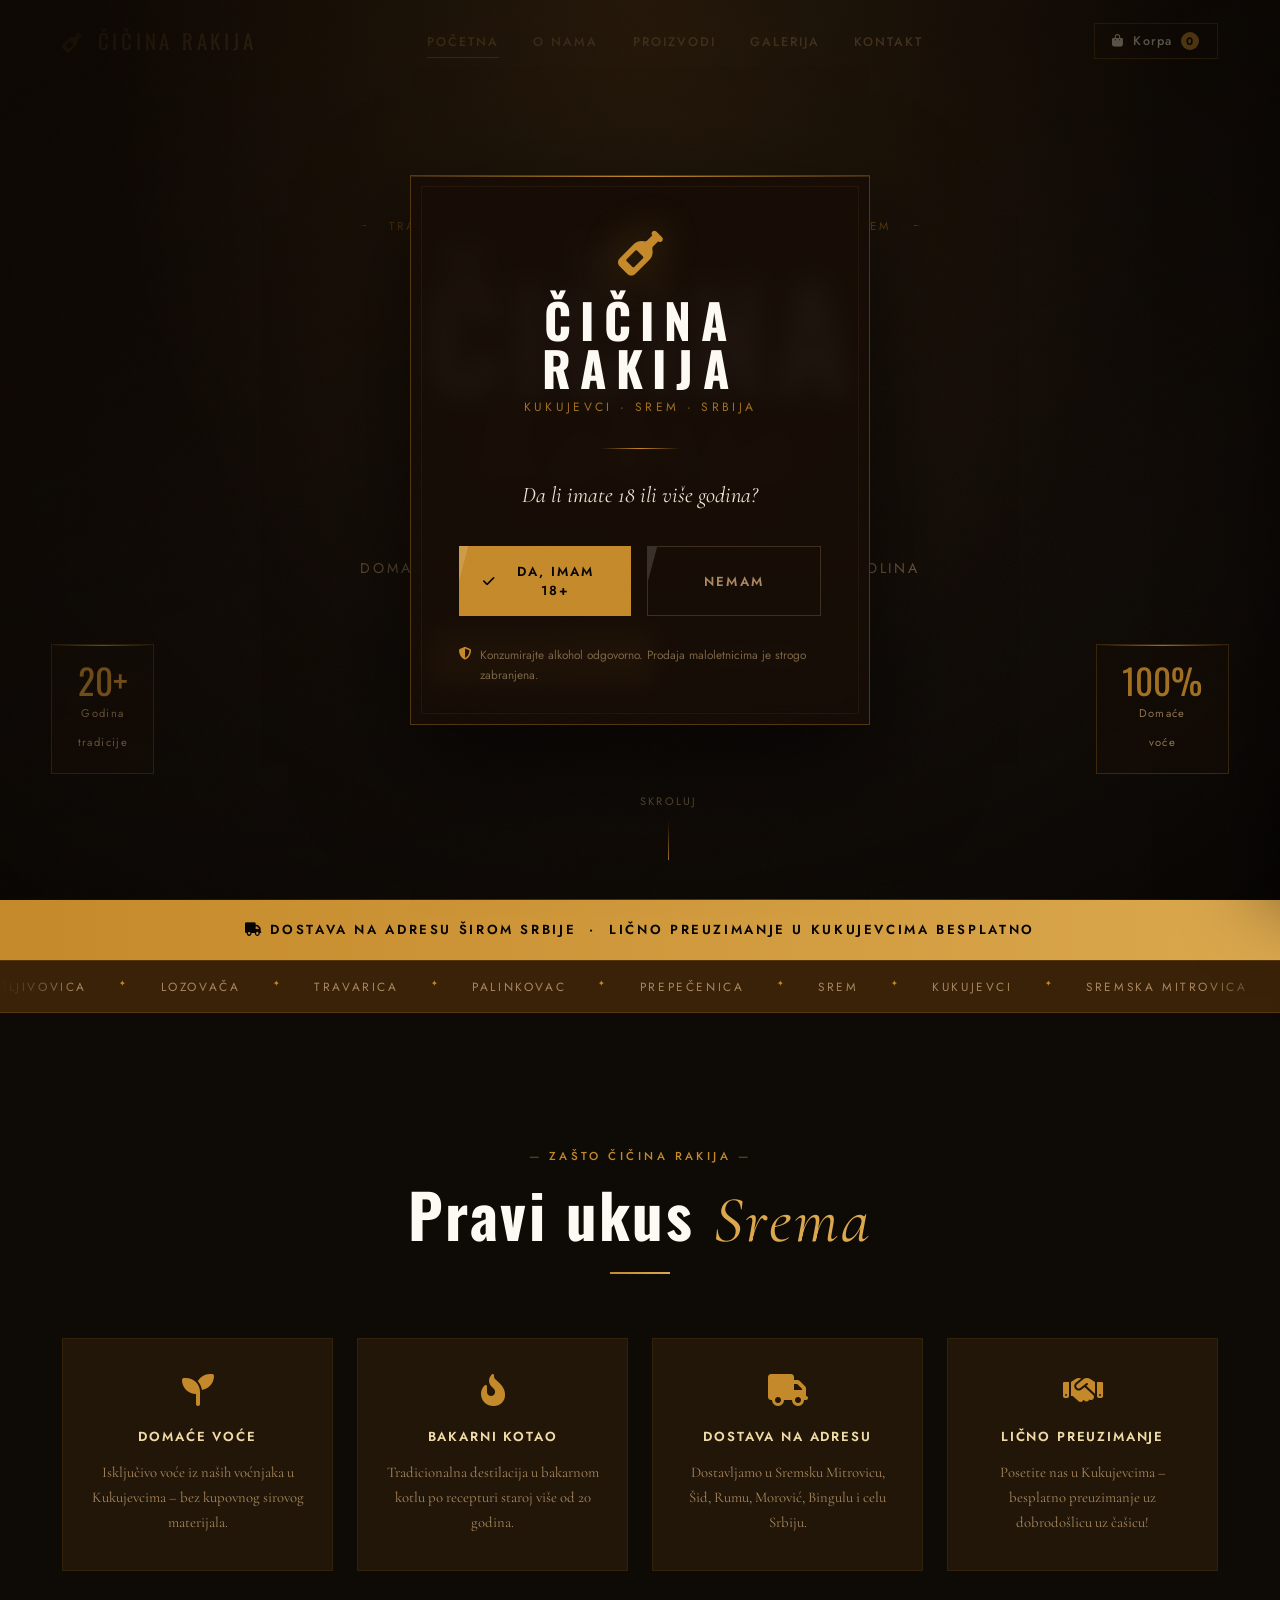
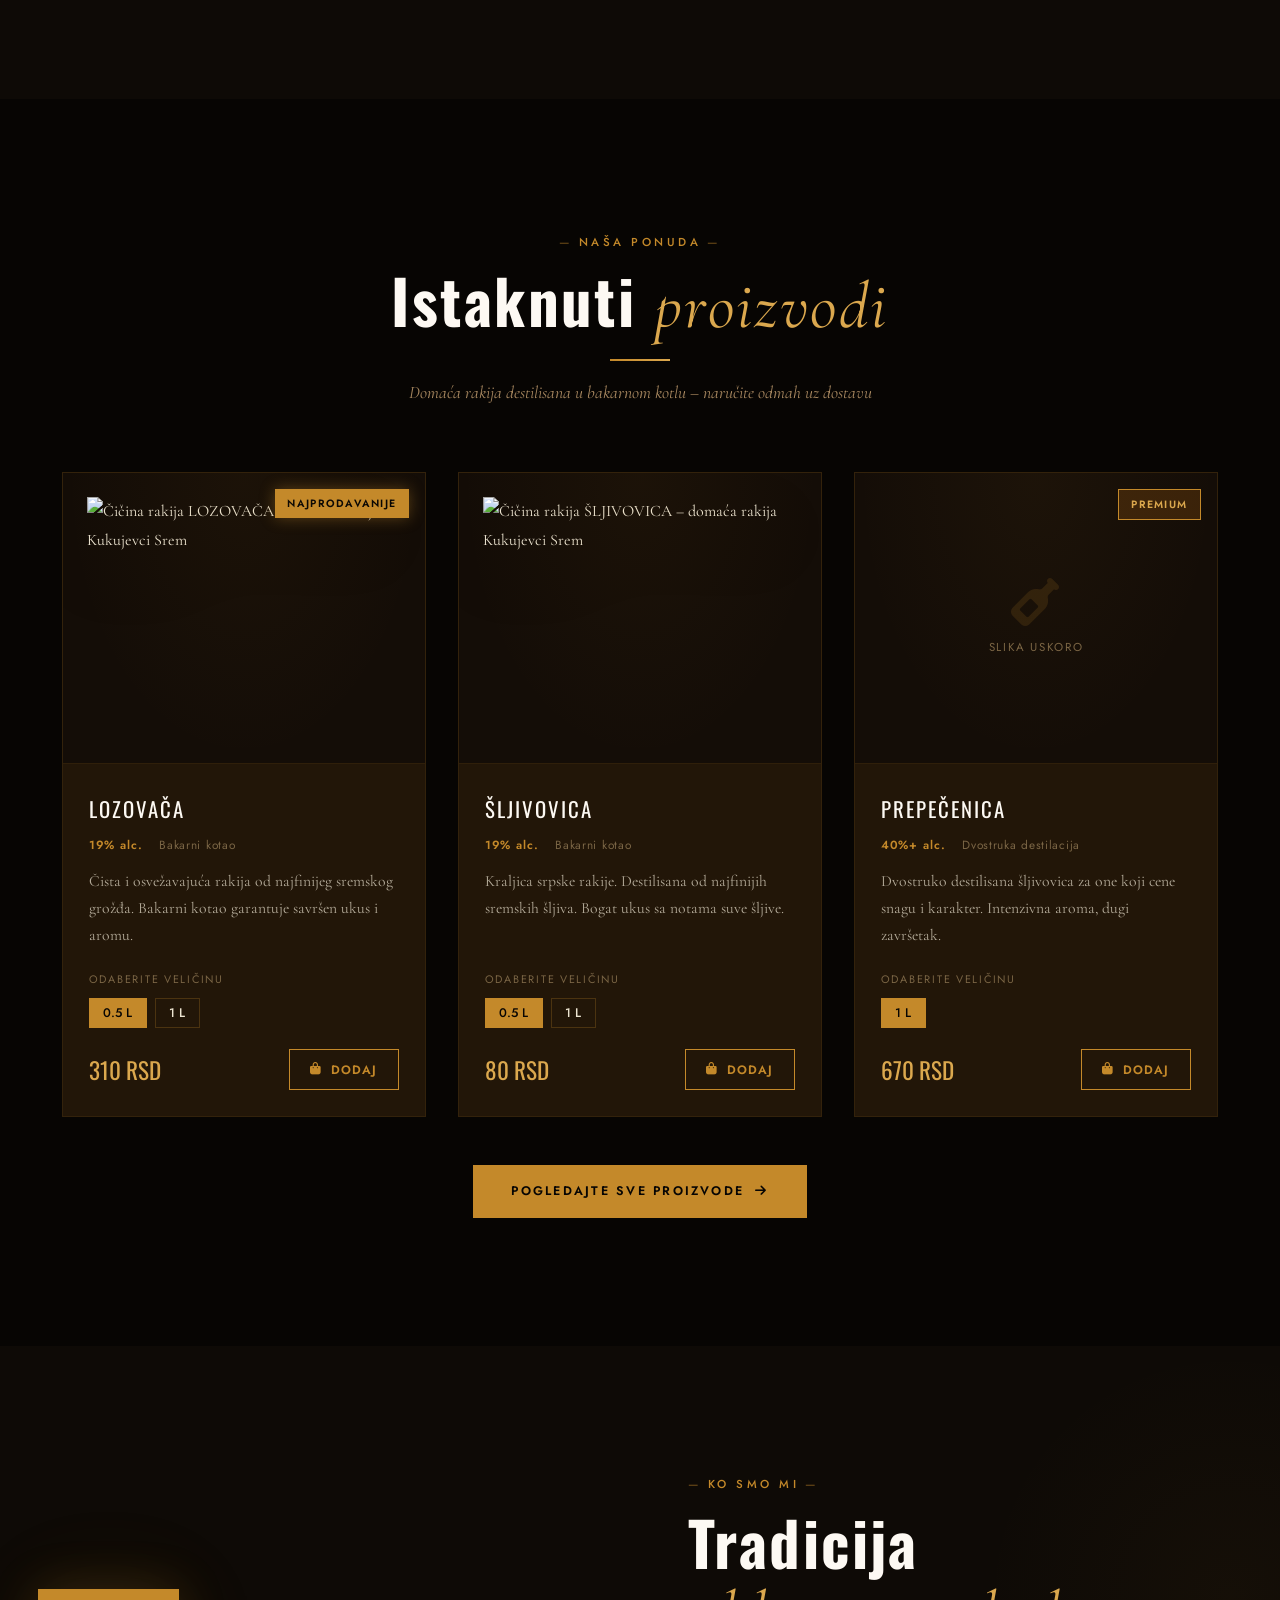
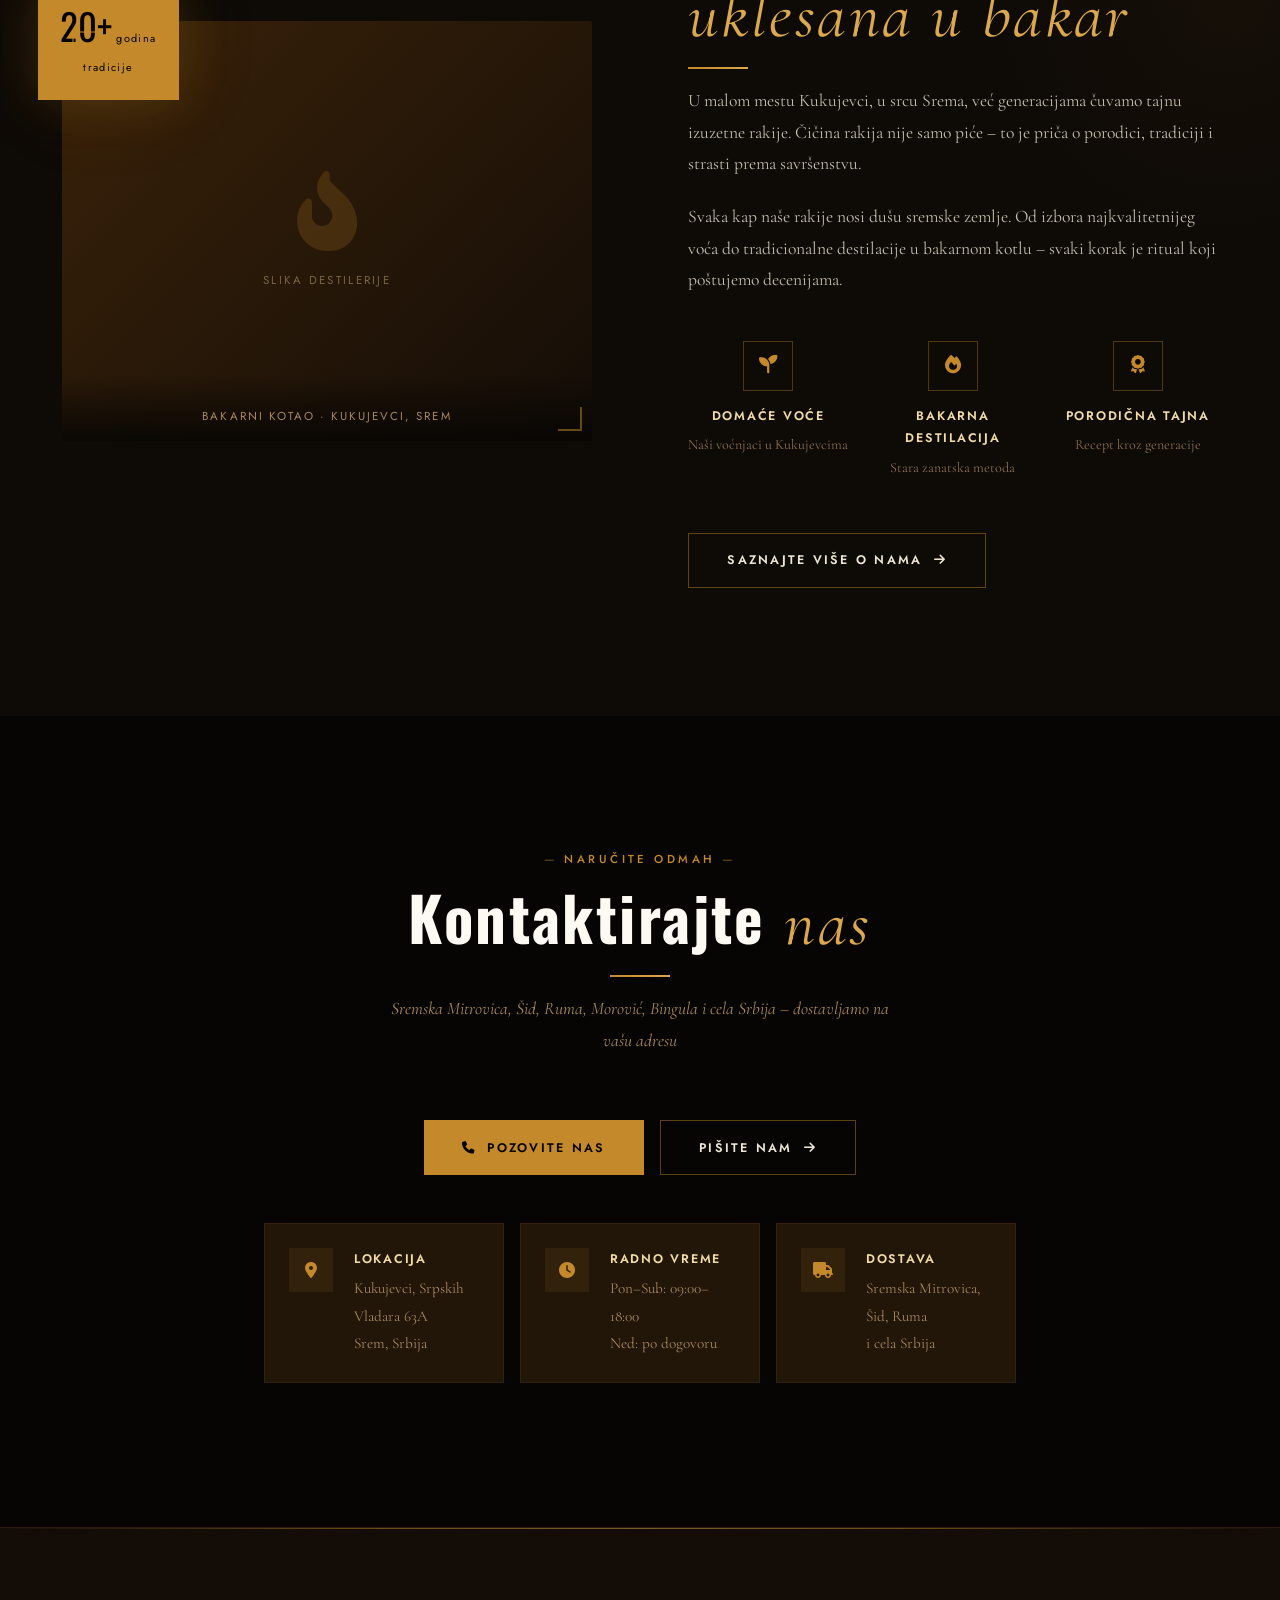
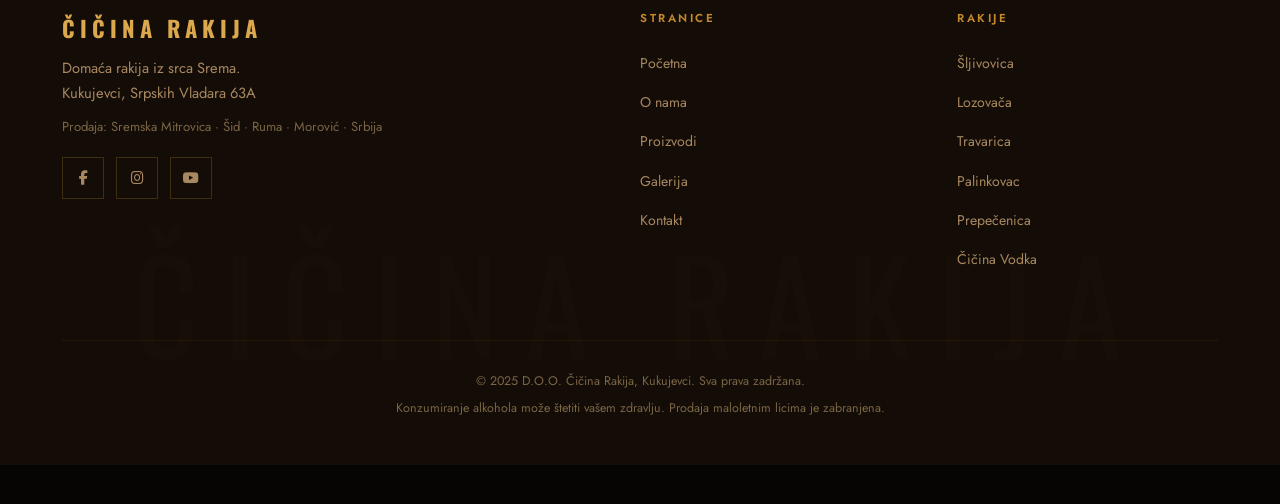
==== commit db05ed8f: "Add files via upload" ====
--- a/index.html
+++ b/index.html
@@ -1,433 +1,493 @@
 <!DOCTYPE html>
 <html lang="sr">
 <head>
-<meta charset="UTF-8">
-<meta name="viewport" content="width=device-width, initial-scale=1.0">
-<title>Čičina Rakija | Domaća Rakija – Prodaja Rakije Sremska Mitrovica, Šid, Srem</title>
-<meta name="description" content="Čičina rakija – domaća rakija iz Kukujevaca, srce Srema. Prodaja rakije Sremska Mitrovica, Šid, Ruma. Šljivovica, lozovača, travarica. Naručite odmah!">
-<meta name="robots" content="index, follow">
-<link rel="canonical" href="https://www.cicinarakija.rs/">
-<meta property="og:title" content="Čičina Rakija | Domaća Rakija – Prodaja Rakije Sremska Mitrovica, Šid, Srem">
-<meta property="og:description" content="Čičina rakija – domaća rakija iz Kukujevaca, srce Srema. Prodaja rakije Sremska Mitrovica, Šid, Ruma. Šljivovica, lozovača, travarica. Naručite odmah!">
-<meta property="og:locale" content="sr_RS">
-<link rel="preconnect" href="https://fonts.googleapis.com">
-<link rel="preconnect" href="https://fonts.gstatic.com" crossorigin>
-<link href="https://fonts.googleapis.com/css2?family=Cormorant+Garamond:ital,wght@0,300;0,400;0,600;1,300;1,400;1,600&family=Oswald:wght@300;400;500;600;700&family=Jost:wght@300;400;500;600&display=swap" rel="stylesheet">
-<link rel="stylesheet" href="https://cdnjs.cloudflare.com/ajax/libs/font-awesome/6.4.0/css/all.min.css">
-<link rel="stylesheet" href="style.css">
-</head><script type="application/ld+json">
-{"@context":"https://schema.org","@type":"LocalBusiness","name":"Čičina Rakija",
-"description":"Domaća rakija iz Kukujevaca – prodaja rakije Sremska Mitrovica, Šid i okolina",
-"address":{"@type":"PostalAddress","streetAddress":"Srpskih Vladara 63A","addressLocality":"Kukujevci","addressRegion":"Vojvodina","addressCountry":"RS"},
-"geo":{"@type":"GeoCoordinates","latitude":44.9624,"longitude":19.717},
-"url":"https://www.cicinarakija.rs","telephone":"+381-XX-XXX-XXXX",
-"openingHours":"Mo-Sa 09:00-18:00","priceRange":"80 - 670 RSD"}
-</script>
+  <meta charset="UTF-8">
+  <meta name="viewport" content="width=device-width, initial-scale=1.0">
+  <title>Čičina Rakija | Domaća Rakija – Prodaja Rakije Sremska Mitrovica, Šid, Srem</title>
+  <meta name="description" content="Čičina rakija – domaća rakija iz Kukujevaca, srce Srema. Prodaja rakije Sremska Mitrovica, Šid, Ruma. Šljivovica, lozovača, travarica. Naručite odmah!">
+  <meta name="robots" content="index, follow">
+  <link rel="canonical" href="https://www.cicinarakija.rs/">
+  <meta property="og:title" content="Čičina Rakija | Domaća Rakija – Prodaja Rakije Sremska Mitrovica, Šid, Srem">
+  <meta property="og:description" content="Čičina rakija – domaća rakija iz Kukujevaca, srce Srema. Prodaja rakije Sremska Mitrovica, Šid, Ruma. Šljivovica, lozovača, travarica. Naručite odmah!">
+  <meta property="og:locale" content="sr_RS">
+    <script type="application/ld+json">
+  {"@context":"https://schema.org","@type":"LocalBusiness","name":"Čičina Rakija",
+  "description":"Domaća rakija iz Kukujevaca","address":{"@type":"PostalAddress",
+  "streetAddress":"Srpskih Vladara 63A","addressLocality":"Kukujevci",
+  "addressRegion":"Vojvodina","addressCountry":"RS"},
+  "url":"https://www.cicinarakija.rs","telephone":"+381-XX-XXX-XXXX"}
+  </script>
+  <link rel="preconnect" href="https://fonts.googleapis.com">
+  <link rel="preconnect" href="https://fonts.gstatic.com" crossorigin>
+  <link href="https://fonts.googleapis.com/css2?family=Cormorant+Garamond:ital,wght@0,300;0,400;0,600;1,300;1,400;1,600&family=Oswald:wght@300;400;500;600;700&family=Jost:wght@300;400;500;600&display=swap" rel="stylesheet">
+  <link rel="stylesheet" href="https://cdnjs.cloudflare.com/ajax/libs/font-awesome/6.4.0/css/all.min.css">
+  <link rel="stylesheet" href="style.css">
+  <script src="https://cdn.jsdelivr.net/npm/@emailjs/browser@4/dist/email.min.js"></script>
+  <script>
+    document.addEventListener('DOMContentLoaded', function() {
+      if (window.emailjs) emailjs.init({ publicKey: 'YOUR_PUBLIC_KEY' });
+    });
+  </script>
+</head>
 <body>
 <div class="age-gate" id="ageGate">
-    <div class="age-box">
-        <i class="fas fa-wine-bottle age-icon"></i>
-        <h2 class="age-title">ČIČINA RAKIJA</h2>
-        <p class="age-location">Kukujevci · Srem · Srbija</p>
-        <div class="age-divider"></div>
-        <p class="age-question">Da li imate 18 ili više godina?</p>
-        <div class="age-btns">
-            <button class="age-btn age-yes" id="ageYes">Da, imam</button>
-            <button class="age-btn age-no" id="ageNo">Ne</button>
-        </div>
-        <p class="age-disclaimer">Molimo konzumirajte alkohol odgovorno.<br>Prodaja maloletnicima je strogo zabranjena.</p>
-    </div>
+  <div class="age-box">
+    <i class="fas fa-wine-bottle age-brand-icon"></i>
+    <h1 class="age-title">ČIČINA RAKIJA</h1>
+    <p class="age-location">Kukujevci &middot; Srem &middot; Srbija</p>
+    <div class="age-divider"></div>
+    <p class="age-question">Da li imate 18 ili više godina?</p>
+    <div class="age-btns">
+      <button class="age-btn age-yes" id="ageYes" type="button">
+        <i class="fas fa-check"></i> Da, imam 18+
+      </button>
+      <button class="age-btn age-no" id="ageNo" type="button">Nemam</button>
+    </div>
+    <p class="age-disclaimer">
+      <i class="fas fa-shield-alt"></i>
+      Konzumirajte alkohol odgovorno. Prodaja maloletnicima je strogo zabranjena.
+    </p>
+  </div>
 </div>
+
 <nav class="navbar" id="navbar">
-    <div class="nav-container">
-        <a href="index.html" class="nav-brand">
-            <span class="brand-icon"><i class="fas fa-wine-bottle"></i></span>
-            <span>ČIČINA RAKIJA</span>
-        </a>
-        <ul class="nav-links" id="navLinks"><li><a href="index.html" class="nav-link active">Početna</a></li>
-<li><a href="o-nama.html" class="nav-link">O nama</a></li>
-<li><a href="proizvodi.html" class="nav-link">Proizvodi</a></li>
-<li><a href="galerija.html" class="nav-link">Galerija</a></li>
-<li><a href="kontakt.html" class="nav-link">Kontakt</a></li></ul>
-        <div class="nav-actions">
-            <button class="cart-btn" id="cartToggle" aria-label="Korpa">
-                <i class="fas fa-shopping-bag"></i>
-                <span class="cart-label">Korpa</span>
-                <span class="cart-count" id="cartCount">0</span>
-            </button>
-            <button class="hamburger" id="hamburger" aria-label="Meni">
-                <span></span><span></span><span></span>
-            </button>
-        </div>
-    </div>
-    <div class="nav-progress" id="navProgress"></div>
+  <div class="nav-container">
+    <a href="index.html" class="nav-brand">
+      <span class="brand-icon"><i class="fas fa-wine-bottle"></i></span>
+      <span>ČIČINA RAKIJA</span>
+    </a>
+    <ul class="nav-links" id="navLinks">
+      <li><a href="index.html" class="nav-link active">Početna</a></li>
+      <li><a href="o-nama.html" class="nav-link">O nama</a></li>
+      <li><a href="proizvodi.html" class="nav-link">Proizvodi</a></li>
+      <li><a href="galerija.html" class="nav-link">Galerija</a></li>
+      <li><a href="kontakt.html" class="nav-link">Kontakt</a></li>
+    </ul>
+    <div class="nav-actions">
+      <button class="cart-btn" id="cartToggle" type="button" aria-label="Korpa">
+        <i class="fas fa-shopping-bag"></i>
+        <span class="cart-label">Korpa</span>
+        <span class="cart-count" id="cartCount">0</span>
+      </button>
+      <button class="hamburger" id="hamburger" type="button" aria-label="Meni">
+        <span></span><span></span><span></span>
+      </button>
+    </div>
+  </div>
+  <div class="nav-progress" id="navProgress"></div>
 </nav>
 
-<!-- HERO -->
 <section id="hero" class="hero">
-    <div class="hero-bg-img hero-parallax" style="background-image:radial-gradient(ellipse at 60% 40%,rgba(196,137,42,0.09) 0%,transparent 60%),linear-gradient(160deg,#1a0c03 0%,#07050300 100%)"></div>
-    <div class="hero-grain"></div>
-    <div class="hero-vignette"></div>
-    <div class="hero-content">
-        <div class="hero-eyebrow reveal-hero" data-delay="0">
-            <span class="eyebrow-line"></span>
-            Tradicija od generacije do generacije · Kukujevci, Srem
-            <span class="eyebrow-line"></span>
-        </div>
-        <h1 class="hero-title reveal-hero" data-delay="200">
-            <span class="title-line">ČIČINA</span>
-            <span class="title-line title-italic">Rakija</span>
-        </h1>
-        <div class="hero-ornament reveal-hero" data-delay="350">
-            <span class="orn-line"></span>
-            <span class="orn-icon">✦ ✦ ✦</span>
-            <span class="orn-line"></span>
-        </div>
-        <p class="hero-sub reveal-hero" data-delay="450">Domaća rakija · Sremska Mitrovica · Šid · Ruma i okolina</p>
-        <div class="hero-actions reveal-hero" data-delay="600">
-            <a href="proizvodi.html" class="btn-primary"><span>Naruči rakiju</span> <i class="fas fa-arrow-right"></i></a>
-            <a href="o-nama.html" class="btn-ghost"><span>Naša priča</span></a>
-        </div>
-    </div>
-    <div class="hero-badge badge-left reveal-hero" data-delay="800">
-        <span class="badge-num">20+</span>
-        <span class="badge-txt">Godina<br>tradicije</span>
-    </div>
-    <div class="hero-badge badge-right reveal-hero" data-delay="900">
-        <span class="badge-num">100%</span>
-        <span class="badge-txt">Domaće<br>voće</span>
-    </div>
-    <div class="hero-scroll reveal-hero" data-delay="1100">
-        <span>Skroluj</span>
-        <div class="hero-scroll-line"></div>
-    </div>
+  <div class="hero-bg-img hero-parallax" style="background-image:linear-gradient(rgba(7,5,3,0.65),rgba(7,5,3,0.78)),url('https://images.unsplash.com/photo-1506377247377-2a5b3b417ebb?w=1600&q=75&auto=format&fit=crop');background-size:cover;background-position:center 40%;filter:saturate(0.7)"></div>
+  <div class="hero-grain"></div>
+  <div class="hero-vignette"></div>
+  <div class="hero-content">
+    <div class="hero-eyebrow reveal-hero" data-delay="0">
+      <span class="eyebrow-line"></span>
+      Tradicija od generacije do generacije &middot; Kukujevci, Srem
+      <span class="eyebrow-line"></span>
+    </div>
+    <h1 class="hero-title reveal-hero" data-delay="200">
+      <span class="title-line">ČIČINA</span>
+      <span class="title-line title-italic">Rakija</span>
+    </h1>
+    <div class="hero-ornament reveal-hero" data-delay="350">
+      <span class="orn-line"></span>
+      <span class="orn-icon">&#10022; &#10022; &#10022;</span>
+      <span class="orn-line"></span>
+    </div>
+    <p class="hero-sub reveal-hero" data-delay="450">Domaća rakija &middot; Sremska Mitrovica &middot; Šid &middot; Ruma i okolina</p>
+    <div class="hero-actions reveal-hero" data-delay="600">
+      <a href="proizvodi.html" class="btn-primary"><span>Naruči rakiju</span> <i class="fas fa-arrow-right"></i></a>
+      <a href="o-nama.html" class="btn-ghost"><span>Naša priča</span></a>
+    </div>
+  </div>
+  <div class="hero-badge badge-left reveal-hero" data-delay="800">
+    <span class="badge-num">20+</span>
+    <span class="badge-txt">Godina<br>tradicije</span>
+  </div>
+  <div class="hero-badge badge-right reveal-hero" data-delay="900">
+    <span class="badge-num">100%</span>
+    <span class="badge-txt">Domaće<br>voće</span>
+  </div>
+  <div class="hero-scroll reveal-hero" data-delay="1100">
+    <span>Skroluj</span>
+    <div class="hero-scroll-line"></div>
+  </div>
 </section>
 
-<!-- DELIVERY BANNER -->
 <div class="delivery-banner">
-    <p><i class="fas fa-truck"></i> Dostava na adresu širom Srbije &nbsp;·&nbsp; Lično preuzimanje u Kukujevcima besplatno</p>
+  <p><i class="fas fa-truck"></i> Dostava na adresu širom Srbije &nbsp;&middot;&nbsp; Lično preuzimanje u Kukujevcima besplatno</p>
 </div>
 
-<!-- MARQUEE -->
 <div class="marquee-strip">
-    <div class="marquee-track">
-        <span>Šljivovica</span><span class="m-dot">✦</span>
-        <span>Lozovača</span><span class="m-dot">✦</span>
-        <span>Travarica</span><span class="m-dot">✦</span>
-        <span>Palinkovac</span><span class="m-dot">✦</span>
-        <span>Prepečenica</span><span class="m-dot">✦</span>
-        <span>Srem</span><span class="m-dot">✦</span>
-        <span>Kukujevci</span><span class="m-dot">✦</span>
-        <span>Sremska Mitrovica</span><span class="m-dot">✦</span>
-        <span>Šid</span><span class="m-dot">✦</span>
-        <span>Bakarni kotao</span><span class="m-dot">✦</span>
-        <span>Domaće voće</span><span class="m-dot">✦</span>
-        <span>Šljivovica</span><span class="m-dot">✦</span>
-        <span>Lozovača</span><span class="m-dot">✦</span>
-        <span>Travarica</span><span class="m-dot">✦</span>
-        <span>Palinkovac</span><span class="m-dot">✦</span>
-        <span>Prepečenica</span><span class="m-dot">✦</span>
-        <span>Srem</span><span class="m-dot">✦</span>
-        <span>Kukujevci</span><span class="m-dot">✦</span>
-        <span>Sremska Mitrovica</span><span class="m-dot">✦</span>
-        <span>Šid</span><span class="m-dot">✦</span>
-        <span>Bakarni kotao</span><span class="m-dot">✦</span>
-        <span>Domaće voće</span><span class="m-dot">✦</span>
-    </div>
+  <div class="marquee-track">
+    <span>Šljivovica</span><span class="m-dot">&#10022;</span>
+    <span>Lozovača</span><span class="m-dot">&#10022;</span>
+    <span>Travarica</span><span class="m-dot">&#10022;</span>
+    <span>Palinkovac</span><span class="m-dot">&#10022;</span>
+    <span>Prepečenica</span><span class="m-dot">&#10022;</span>
+    <span>Srem</span><span class="m-dot">&#10022;</span>
+    <span>Kukujevci</span><span class="m-dot">&#10022;</span>
+    <span>Sremska Mitrovica</span><span class="m-dot">&#10022;</span>
+    <span>Šid</span><span class="m-dot">&#10022;</span>
+    <span>Bakarni kotao</span><span class="m-dot">&#10022;</span>
+    <span>Domaće voće</span><span class="m-dot">&#10022;</span>
+    <span>Šljivovica</span><span class="m-dot">&#10022;</span>
+    <span>Lozovača</span><span class="m-dot">&#10022;</span>
+    <span>Travarica</span><span class="m-dot">&#10022;</span>
+    <span>Palinkovac</span><span class="m-dot">&#10022;</span>
+    <span>Prepečenica</span><span class="m-dot">&#10022;</span>
+    <span>Srem</span><span class="m-dot">&#10022;</span>
+    <span>Kukujevci</span><span class="m-dot">&#10022;</span>
+    <span>Sremska Mitrovica</span><span class="m-dot">&#10022;</span>
+    <span>Šid</span><span class="m-dot">&#10022;</span>
+    <span>Bakarni kotao</span><span class="m-dot">&#10022;</span>
+    <span>Domaće voće</span><span class="m-dot">&#10022;</span>
+  </div>
 </div>
 
-<!-- ZASTO MI -->
 <section class="why-us">
-    <div class="container">
-        <div class="sec-header reveal">
-            <span class="sec-label">Zašto Čičina Rakija</span>
-            <h2 class="sec-title">Pravi ukus <em>Srema</em></h2>
-            <div class="sec-rule"></div>
-        </div>
-        <div class="why-grid">
-            <div class="why-card reveal" data-delay="0">
-                <i class="fas fa-seedling why-icon"></i>
-                <div class="why-title">Domaće voće</div>
-                <p class="why-desc">Isključivo voće iz naših voćnjaka u Kukujevcima – bez kupovnog sirovog materijala.</p>
-            </div>
-            <div class="why-card reveal" data-delay="100">
-                <i class="fas fa-fire-alt why-icon"></i>
-                <div class="why-title">Bakarni kotao</div>
-                <p class="why-desc">Tradicionalna destilacija u bakarnom kotlu po recepturi staroj više od 20 godina.</p>
-            </div>
-            <div class="why-card reveal" data-delay="200">
-                <i class="fas fa-truck why-icon"></i>
-                <div class="why-title">Dostava na adresu</div>
-                <p class="why-desc">Dostavljamo u Sremsku Mitrovicu, Šid, Rumu, Morović, Bingulu i celu Srbiju.</p>
-            </div>
-            <div class="why-card reveal" data-delay="300">
-                <i class="fas fa-handshake why-icon"></i>
-                <div class="why-title">Lično preuzimanje</div>
-                <p class="why-desc">Posetite nas u Kukujevcima – besplatno preuzimanje uz dobrodošlicu uz čašicu!</p>
-            </div>
-        </div>
-    </div>
+  <div class="container">
+    <div class="sec-header reveal">
+      <span class="sec-label">Zašto Čičina Rakija</span>
+      <h2 class="sec-title">Pravi ukus <em>Srema</em></h2>
+      <div class="sec-rule"></div>
+    </div>
+    <div class="why-grid">
+      <div class="why-card reveal" data-delay="0">
+        <i class="fas fa-seedling why-icon"></i>
+        <div class="why-title">Domaće voće</div>
+        <p class="why-desc">Isključivo voće iz naših voćnjaka u Kukujevcima – bez kupovnog sirovog materijala.</p>
+      </div>
+      <div class="why-card reveal" data-delay="80">
+        <i class="fas fa-fire-alt why-icon"></i>
+        <div class="why-title">Bakarni kotao</div>
+        <p class="why-desc">Tradicionalna destilacija u bakarnom kotlu po recepturi staroj više od 20 godina.</p>
+      </div>
+      <div class="why-card reveal" data-delay="160">
+        <i class="fas fa-truck why-icon"></i>
+        <div class="why-title">Dostava na adresu</div>
+        <p class="why-desc">Dostavljamo u Sremsku Mitrovicu, Šid, Rumu, Morović, Bingulu i celu Srbiju.</p>
+      </div>
+      <div class="why-card reveal" data-delay="240">
+        <i class="fas fa-handshake why-icon"></i>
+        <div class="why-title">Lično preuzimanje</div>
+        <p class="why-desc">Posetite nas u Kukujevcima – besplatno preuzimanje uz dobrodošlicu uz čašicu!</p>
+      </div>
+    </div>
+  </div>
 </section>
 
-<!-- ISTAKNUTI PROIZVODI -->
 <section class="featured-products">
-    <div class="container">
-        <div class="sec-header reveal">
-            <span class="sec-label">Naša ponuda</span>
-            <h2 class="sec-title">Istaknuti <em>proizvodi</em></h2>
-            <div class="sec-rule"></div>
-            <p class="sec-sub">Domaća rakija destilisana u bakarnom kotlu – naručite odmah uz dostavu</p>
-        </div>
-        <div class="products-grid featured-grid" id="productsGridHome"></div>
-        <div style="text-align:center;margin-top:3rem" class="reveal">
-            <a href="proizvodi.html" class="btn-primary"><span>Pogledajte sve proizvode</span> <i class="fas fa-arrow-right"></i></a>
-        </div>
-    </div>
+  <div class="container">
+    <div class="sec-header reveal">
+      <span class="sec-label">Naša ponuda</span>
+      <h2 class="sec-title">Istaknuti <em>proizvodi</em></h2>
+      <div class="sec-rule"></div>
+      <p class="sec-sub">Domaća rakija destilisana u bakarnom kotlu – naručite odmah uz dostavu</p>
+    </div>
+    <div class="products-grid featured-grid" id="productsGridHome"></div>
+    <div style="text-align:center;margin-top:3rem" class="reveal">
+      <a href="proizvodi.html" class="btn-primary"><span>Pogledajte sve proizvode</span> <i class="fas fa-arrow-right"></i></a>
+    </div>
+  </div>
 </section>
 
-<!-- O NAMA KRATKO -->
 <section class="about" id="about">
-    <div class="container">
-        <div class="about-grid">
-            <div class="about-visual">
-                <div class="about-img-main reveal" data-dir="left">
-                    <div style="width:100%;height:420px;background:linear-gradient(135deg,var(--brown-mid),var(--brown-deep));display:flex;align-items:center;justify-content:center;flex-direction:column;gap:1.2rem;">
-                        <i class="fas fa-fire-alt" style="font-size:5rem;color:rgba(196,137,42,0.2)"></i>
-                        <span style="font-family:var(--font-ui);font-size:0.72rem;letter-spacing:0.2em;color:var(--muted);text-transform:uppercase">Slika destilerije</span>
-                    </div>
-                    <div class="img-label">Bakarni kotao · Kukujevci, Srem</div>
-                </div>
-                <div class="about-years-badge">
-                    <span class="yb-num">20+</span>
-                    <span class="yb-txt">godina<br>tradicije</span>
-                </div>
-            </div>
-            <div class="about-text">
-                <div class="reveal" data-dir="right">
-                    <span class="sec-label">Ko smo mi</span>
-                    <h2 class="sec-title">Tradicija<br><em>uklesana u bakar</em></h2>
-                    <div class="sec-rule"></div>
-                </div>
-                <div class="reveal" data-dir="right" data-delay="100">
-                    <p>U malom mestu Kukujevci, u srcu Srema, već generacijama čuvamo tajnu izuzetne rakije. Čičina rakija nije samo piće – to je priča o porodici, tradiciji i strasti prema savršenstvu.</p>
-                    <p>Svaka kap naše rakije nosi dušu sremske zemlje. Od izbora najkvalitetnijeg voća iz naših voćnjaka, do tradicionalne destilacije u bakarnom kotlu – svaki korak je ritual koji poštujemo decenijama.</p>
-                </div>
-                <div class="about-feats reveal" data-dir="right" data-delay="200">
-                    <div class="feat">
-                        <div class="feat-icon"><i class="fas fa-seedling"></i></div>
-                        <h4>Domaće voće</h4>
-                        <p>Naši voćnjaci u Kukujevcima</p>
-                    </div>
-                    <div class="feat">
-                        <div class="feat-icon"><i class="fas fa-fire"></i></div>
-                        <h4>Bakarna destilacija</h4>
-                        <p>Stara zanatska metoda</p>
-                    </div>
-                    <div class="feat">
-                        <div class="feat-icon"><i class="fas fa-award"></i></div>
-                        <h4>Porodična tajna</h4>
-                        <p>Recept kroz generacije</p>
-                    </div>
-                </div>
-                <div class="reveal" data-dir="right" data-delay="300" style="margin-top:2rem">
-                    <a href="o-nama.html" class="btn-ghost"><span>Saznajte više o nama</span> <i class="fas fa-arrow-right"></i></a>
-                </div>
-            </div>
-        </div>
-    </div>
+  <div class="container">
+    <div class="about-grid">
+      <div class="about-visual">
+        <div class="about-img-main reveal" data-dir="left">
+          <div style="width:100%;height:420px;background:linear-gradient(135deg,var(--brown-mid),var(--brown-deep));display:flex;align-items:center;justify-content:center;flex-direction:column;gap:1.2rem;">
+            <i class="fas fa-fire-alt" style="font-size:5rem;color:rgba(196,137,42,0.2)"></i>
+            <span style="font-family:var(--font-ui);font-size:0.72rem;letter-spacing:0.2em;color:var(--muted);text-transform:uppercase">Slika destilerije</span>
+          </div>
+          <div class="img-label">Bakarni kotao &middot; Kukujevci, Srem</div>
+        </div>
+        <div class="about-years-badge">
+          <span class="yb-num">20+</span>
+          <span class="yb-txt">godina<br>tradicije</span>
+        </div>
+      </div>
+      <div class="about-text">
+        <div class="reveal" data-dir="right">
+          <span class="sec-label">Ko smo mi</span>
+          <h2 class="sec-title">Tradicija<br><em>uklesana u bakar</em></h2>
+          <div class="sec-rule"></div>
+        </div>
+        <div class="reveal" data-dir="right" data-delay="100">
+          <p>U malom mestu Kukujevci, u srcu Srema, već generacijama čuvamo tajnu izuzetne rakije. Čičina rakija nije samo piće – to je priča o porodici, tradiciji i strasti prema savršenstvu.</p>
+          <p>Svaka kap naše rakije nosi dušu sremske zemlje. Od izbora najkvalitetnijeg voća do tradicionalne destilacije u bakarnom kotlu – svaki korak je ritual koji poštujemo decenijama.</p>
+        </div>
+        <div class="about-feats reveal" data-dir="right" data-delay="200">
+          <div class="feat"><div class="feat-icon"><i class="fas fa-seedling"></i></div><h4>Domaće voće</h4><p>Naši voćnjaci u Kukujevcima</p></div>
+          <div class="feat"><div class="feat-icon"><i class="fas fa-fire"></i></div><h4>Bakarna destilacija</h4><p>Stara zanatska metoda</p></div>
+          <div class="feat"><div class="feat-icon"><i class="fas fa-award"></i></div><h4>Porodična tajna</h4><p>Recept kroz generacije</p></div>
+        </div>
+        <div class="reveal" data-dir="right" data-delay="300" style="margin-top:2rem">
+          <a href="o-nama.html" class="btn-ghost"><span>Saznajte više o nama</span> <i class="fas fa-arrow-right"></i></a>
+        </div>
+      </div>
+    </div>
+  </div>
 </section>
 
-<!-- KONTAKT QUICK -->
-<section id="contact" class="contact">
-    <div class="container">
-        <div class="sec-header reveal">
-            <span class="sec-label">Naručite odmah</span>
-            <h2 class="sec-title">Kontaktirajte <em>nas</em></h2>
-            <div class="sec-rule"></div>
-            <p class="sec-sub">Sremska Mitrovica, Šid, Ruma, Morović, Bingula i cela Srbija – dostavljamo na vašu adresu</p>
-        </div>
-        <div style="display:flex;flex-wrap:wrap;gap:1rem;justify-content:center;margin-bottom:3rem" class="reveal">
-            <a href="tel:+381XXXXXXXXX" class="btn-primary"><i class="fas fa-phone"></i> <span>Pozovite nas</span></a>
-            <a href="kontakt.html" class="btn-ghost"><span>Pišite nam</span> <i class="fas fa-arrow-right"></i></a>
-        </div>
-        <div style="display:flex;flex-wrap:wrap;gap:1rem;justify-content:center" class="reveal" data-delay="100">
-            <div class="contact-card" style="max-width:250px;flex:1;min-width:200px">
-                <div class="cc-icon"><i class="fas fa-map-marker-alt"></i></div>
-                <div><h4>Lokacija</h4><p>Kukujevci, Srpskih Vladara 63A<br>Srem, Srbija</p></div>
-            </div>
-            <div class="contact-card" style="max-width:250px;flex:1;min-width:200px">
-                <div class="cc-icon"><i class="fas fa-clock"></i></div>
-                <div><h4>Radno vreme</h4><p>Pon–Sub: 09:00–18:00<br>Ned: po dogovoru</p></div>
-            </div>
-            <div class="contact-card" style="max-width:250px;flex:1;min-width:200px">
-                <div class="cc-icon"><i class="fas fa-truck"></i></div>
-                <div><h4>Dostava</h4><p>Sremska Mitrovica, Šid, Ruma<br>i cela Srbija</p></div>
-            </div>
-        </div>
-    </div>
+<section class="contact" id="contact">
+  <div class="container">
+    <div class="sec-header reveal">
+      <span class="sec-label">Naručite odmah</span>
+      <h2 class="sec-title">Kontaktirajte <em>nas</em></h2>
+      <div class="sec-rule"></div>
+      <p class="sec-sub">Sremska Mitrovica, Šid, Ruma, Morović, Bingula i cela Srbija – dostavljamo na vašu adresu</p>
+    </div>
+    <div style="display:flex;flex-wrap:wrap;gap:1rem;justify-content:center;margin-bottom:3rem" class="reveal">
+      <a href="tel:+381XXXXXXXXX" class="btn-primary"><i class="fas fa-phone"></i> <span>Pozovite nas</span></a>
+      <a href="kontakt.html" class="btn-ghost"><span>Pišite nam</span> <i class="fas fa-arrow-right"></i></a>
+    </div>
+    <div style="display:flex;flex-wrap:wrap;gap:1rem;justify-content:center" class="reveal" data-delay="100">
+      <div class="contact-card" style="flex:1;min-width:200px;max-width:240px">
+        <div class="cc-icon"><i class="fas fa-map-marker-alt"></i></div>
+        <div><h4>Lokacija</h4><p>Kukujevci, Srpskih Vladara 63A<br>Srem, Srbija</p></div>
+      </div>
+      <div class="contact-card" style="flex:1;min-width:200px;max-width:240px">
+        <div class="cc-icon"><i class="fas fa-clock"></i></div>
+        <div><h4>Radno vreme</h4><p>Pon&ndash;Sub: 09:00&ndash;18:00<br>Ned: po dogovoru</p></div>
+      </div>
+      <div class="contact-card" style="flex:1;min-width:200px;max-width:240px">
+        <div class="cc-icon"><i class="fas fa-truck"></i></div>
+        <div><h4>Dostava</h4><p>Sremska Mitrovica, Šid, Ruma<br>i cela Srbija</p></div>
+      </div>
+    </div>
+  </div>
 </section>
 
 <footer class="footer">
-    <div class="footer-watermark">ČIČINA RAKIJA</div>
-    <div class="container">
-        <div class="footer-grid">
-            <div class="footer-brand">
-                <h3>ČIČINA RAKIJA</h3>
-                <p>Domaća rakija iz srca Srema.<br>Kukujevci, Srpskih Vladara 63A</p>
-                <p style="margin-top:0.6rem;font-size:0.82rem;color:var(--muted)">Prodaja rakije: Sremska Mitrovica · Šid · Ruma · Morović · Bingula · Srbija</p>
-                <div class="socials" style="margin-top:1.2rem">
-                    <a href="#" class="soc-link" aria-label="Facebook"><i class="fab fa-facebook-f"></i></a>
-                    <a href="#" class="soc-link" aria-label="Instagram"><i class="fab fa-instagram"></i></a>
-                    <a href="#" class="soc-link" aria-label="YouTube"><i class="fab fa-youtube"></i></a>
-                </div>
-            </div>
-            <div class="footer-nav">
-                <h4>Stranice</h4>
-                <ul>
-                    <li><a href="index.html">Početna</a></li>
-                    <li><a href="o-nama.html">O nama</a></li>
-                    <li><a href="proizvodi.html">Proizvodi</a></li>
-                    <li><a href="galerija.html">Galerija</a></li>
-                    <li><a href="kontakt.html">Kontakt</a></li>
-                </ul>
-            </div>
-            <div class="footer-products">
-                <h4>Rakije</h4>
-                <ul>
-                    <li><a href="proizvodi.html">Šljivovica</a></li>
-                    <li><a href="proizvodi.html">Lozovača</a></li>
-                    <li><a href="proizvodi.html">Travarica</a></li>
-                    <li><a href="proizvodi.html">Palinkovac</a></li>
-                    <li><a href="proizvodi.html">Prepečenica</a></li>
-                    <li><a href="proizvodi.html">Čičina Vodka</a></li>
-                </ul>
-            </div>
-        </div>
-        <div class="footer-bottom">
-            <p>&copy; 2025 D.O.O. Čičina Rakija, Kukujevci. Sva prava zadržana.</p>
-            <p>Konzumiranje alkohola može štetiti vašem zdravlju. Prodaja maloletnim licima je zabranjena.</p>
-        </div>
-    </div>
+  <div class="footer-watermark">ČIČINA RAKIJA</div>
+  <div class="container">
+    <div class="footer-grid">
+      <div class="footer-brand">
+        <h3>ČIČINA RAKIJA</h3>
+        <p>Domaća rakija iz srca Srema.<br>Kukujevci, Srpskih Vladara 63A</p>
+        <p style="margin-top:0.6rem;font-size:0.82rem;color:var(--muted)">Prodaja: Sremska Mitrovica &middot; Šid &middot; Ruma &middot; Morović &middot; Srbija</p>
+        <div class="socials" style="margin-top:1.2rem">
+          <a href="#" class="soc-link" aria-label="Facebook"><i class="fab fa-facebook-f"></i></a>
+          <a href="#" class="soc-link" aria-label="Instagram"><i class="fab fa-instagram"></i></a>
+          <a href="#" class="soc-link" aria-label="YouTube"><i class="fab fa-youtube"></i></a>
+        </div>
+      </div>
+      <div class="footer-nav">
+        <h4>Stranice</h4>
+        <ul>
+          <li><a href="index.html">Početna</a></li>
+          <li><a href="o-nama.html">O nama</a></li>
+          <li><a href="proizvodi.html">Proizvodi</a></li>
+          <li><a href="galerija.html">Galerija</a></li>
+          <li><a href="kontakt.html">Kontakt</a></li>
+        </ul>
+      </div>
+      <div class="footer-products">
+        <h4>Rakije</h4>
+        <ul>
+          <li><a href="proizvodi.html">Šljivovica</a></li>
+          <li><a href="proizvodi.html">Lozovača</a></li>
+          <li><a href="proizvodi.html">Travarica</a></li>
+          <li><a href="proizvodi.html">Palinkovac</a></li>
+          <li><a href="proizvodi.html">Prepečenica</a></li>
+          <li><a href="proizvodi.html">Čičina Vodka</a></li>
+        </ul>
+      </div>
+    </div>
+    <div class="footer-bottom">
+      <p>&copy; 2025 D.O.O. Čičina Rakija, Kukujevci. Sva prava zadržana.</p>
+      <p>Konzumiranje alkohola može štetiti vašem zdravlju. Prodaja maloletnim licima je zabranjena.</p>
+    </div>
+  </div>
 </footer>
 
 <div class="overlay" id="cartOverlay"></div>
 <aside class="cart-sidebar" id="cartSidebar">
-    <div class="cart-head">
-        <h3>VAŠA KORPA</h3>
-        <button class="icon-btn" id="cartClose"><i class="fas fa-times"></i></button>
-    </div>
-    <div class="cart-items" id="cartItemsEl"></div>
-    <div class="cart-foot">
-        <div class="cart-total-row">
-            <span>Ukupno</span>
-            <strong id="cartTotalEl">0 RSD</strong>
-        </div>
-        <p class="cart-note"><i class="fas fa-info-circle"></i> Dostava se obračunava pri porudžbini</p>
-        <button class="btn-checkout" id="goCheckout" disabled>
-            <span>Nastavi na porudžbinu</span> <i class="fas fa-arrow-right"></i>
-        </button>
-    </div>
+  <div class="cart-head">
+    <h3>VAŠA KORPA</h3>
+    <button class="icon-btn" id="cartClose" type="button" aria-label="Zatvori"><i class="fas fa-times"></i></button>
+  </div>
+  <div class="cart-items" id="cartItemsEl"></div>
+  <div class="cart-foot">
+    <div class="cart-total-row"><span>Ukupno</span><strong id="cartTotalEl">0 RSD</strong></div>
+    <p class="cart-note"><i class="fas fa-info-circle"></i> Dostava se obračunava pri porudžbini</p>
+    <button class="btn-checkout" id="goCheckout" type="button" disabled>
+      <span>Nastavi na porudžbinu</span> <i class="fas fa-arrow-right"></i>
+    </button>
+  </div>
 </aside>
+
 <div class="overlay" id="checkoutOverlay"></div>
-<div class="checkout-modal" id="checkoutModal">
-    <div class="checkout-box">
-        <div class="checkout-head">
-            <h2>PORUDŽBINA</h2>
-            <button class="icon-btn" id="checkoutClose"><i class="fas fa-times"></i></button>
-        </div>
-        <div class="checkout-body">
-            <div class="steps" id="stepsEl">
-                <div class="step active" data-step="1"><div class="step-dot">1</div><div class="step-label">Dostava</div></div>
-                <div class="step-connector"></div>
-                <div class="step" data-step="2"><div class="step-dot">2</div><div class="step-label">Adresa</div></div>
-                <div class="step-connector"></div>
-                <div class="step" data-step="3"><div class="step-dot">3</div><div class="step-label">Plaćanje</div></div>
-                <div class="step-connector"></div>
-                <div class="step" data-step="4"><div class="step-dot">4</div><div class="step-label">Pregled</div></div>
+<div class="checkout-modal" id="checkoutModal" role="dialog" aria-modal="true">
+  <div class="checkout-box">
+    <div class="checkout-head">
+      <h2>PORUDŽBINA</h2>
+      <button class="icon-btn" id="checkoutClose" type="button" aria-label="Zatvori"><i class="fas fa-times"></i></button>
+    </div>
+    <div class="checkout-body">
+      <div class="steps" id="stepsEl">
+        <div class="step active" data-step="1"><div class="step-dot">1</div><div class="step-label">Dostava</div></div>
+        <div class="step-connector"></div>
+        <div class="step" data-step="2"><div class="step-dot">2</div><div class="step-label">Adresa</div></div>
+        <div class="step-connector"></div>
+        <div class="step" data-step="3"><div class="step-dot">3</div><div class="step-label">Plaćanje</div></div>
+        <div class="step-connector"></div>
+        <div class="step" data-step="4"><div class="step-dot">4</div><div class="step-label">Pregled</div></div>
+      </div>
+
+      <div class="form-step active" id="step1">
+        <p class="step-title">Izaberite način dostave</p>
+        <div class="delivery-opts">
+          <label class="del-opt">
+            <input type="radio" name="delivery" value="courier" checked>
+            <div class="del-card"><i class="fas fa-truck"></i><div><strong>Kurirska služba</strong><span>2&ndash;4 radna dana &middot; 490 RSD</span></div><div class="del-check"><i class="fas fa-check"></i></div></div>
+          </label>
+          <label class="del-opt">
+            <input type="radio" name="delivery" value="pickup">
+            <div class="del-card"><i class="fas fa-store"></i><div><strong>Lično preuzimanje</strong><span>Kukujevci &middot; Besplatno</span></div><div class="del-check"><i class="fas fa-check"></i></div></div>
+          </label>
+        </div>
+        <div class="form-nav">
+          <div></div>
+          <button class="btn-next" id="step1Next" type="button"><span>Sledeći</span> <i class="fas fa-arrow-right"></i></button>
+        </div>
+      </div>
+
+      <div class="form-step" id="step2">
+        <p class="step-title">Kontakt podaci</p>
+        <div class="form-row two">
+          <div class="form-group">
+            <label for="firstName">Ime <span class="req">*</span></label>
+            <input type="text" id="firstName" autocomplete="given-name" placeholder="Vaše ime">
+            <span class="field-err" id="err-firstName">Obavezno polje</span>
+          </div>
+          <div class="form-group">
+            <label for="lastName">Prezime <span class="req">*</span></label>
+            <input type="text" id="lastName" autocomplete="family-name" placeholder="Prezime">
+            <span class="field-err" id="err-lastName">Obavezno polje</span>
+          </div>
+        </div>
+        <div class="form-row two">
+          <div class="form-group">
+            <label for="phone">Telefon <span class="req">*</span></label>
+            <input type="tel" id="phone" autocomplete="tel" placeholder="+381 60 000 0000">
+            <span class="field-err" id="err-phone">Obavezno polje</span>
+          </div>
+          <div class="form-group">
+            <label for="email">E-mail <span class="req">*</span></label>
+            <input type="email" id="email" autocomplete="email" placeholder="vas@email.rs">
+            <span class="field-err" id="err-email">Obavezno polje</span>
+          </div>
+        </div>
+        <div id="addressSection">
+          <p class="step-title" style="margin-top:1.5rem">Adresa dostave</p>
+          <div class="form-row one">
+            <div class="form-group">
+              <label for="street">Ulica i broj <span class="req">*</span></label>
+              <input type="text" id="street" autocomplete="street-address" placeholder="Kralja Petra 15">
+              <span class="field-err" id="err-street">Obavezno polje</span>
             </div>
-            <div class="form-step active" id="step1">
-                <p class="step-title">Izaberite način dostave</p>
-                <div class="delivery-opts">
-                    <label class="del-opt"><input type="radio" name="delivery" value="courier" checked>
-                        <div class="del-card"><i class="fas fa-truck"></i><div><strong>Kurirska služba</strong><span>2–4 radna dana · 490 RSD</span></div><div class="del-check"><i class="fas fa-check"></i></div></div></label>
-                    <label class="del-opt"><input type="radio" name="delivery" value="pickup">
-                        <div class="del-card"><i class="fas fa-store"></i><div><strong>Lično preuzimanje</strong><span>Kukujevci · Besplatno</span></div><div class="del-check"><i class="fas fa-check"></i></div></div></label>
-                </div>
-                <div class="form-nav"><div></div><button class="btn-next" id="step1Next"><span>Sledeći</span> <i class="fas fa-arrow-right"></i></button></div>
+          </div>
+          <div class="form-row two">
+            <div class="form-group">
+              <label for="city">Grad <span class="req">*</span></label>
+              <input type="text" id="city" autocomplete="address-level2" placeholder="Sremska Mitrovica">
+              <span class="field-err" id="err-city">Obavezno polje</span>
             </div>
-            <div class="form-step" id="step2">
-                <p class="step-title">Kontakt podaci</p>
-                <div class="form-row two">
-                    <div class="form-group"><label>Ime <span class="req">*</span></label><input type="text" id="firstName" autocomplete="given-name" placeholder="Vaše ime"><span class="field-err" id="err-firstName">Obavezno</span></div>
-                    <div class="form-group"><label>Prezime <span class="req">*</span></label><input type="text" id="lastName" autocomplete="family-name" placeholder="Prezime"><span class="field-err" id="err-lastName">Obavezno</span></div>
-                </div>
-                <div class="form-row two">
-                    <div class="form-group"><label>Telefon <span class="req">*</span></label><input type="tel" id="phone" autocomplete="tel" placeholder="+381 60 000 0000"><span class="field-err" id="err-phone">Obavezno</span></div>
-                    <div class="form-group"><label>E-mail <span class="req">*</span></label><input type="email" id="email" autocomplete="email" placeholder="vas@email.rs"><span class="field-err" id="err-email">Obavezno</span></div>
-                </div>
-                <div id="addressSection">
-                    <p class="step-title" style="margin-top:1.5rem">Adresa dostave</p>
-                    <div class="form-row one"><div class="form-group"><label>Ulica i broj <span class="req">*</span></label><input type="text" id="street" autocomplete="street-address" placeholder="Kralja Petra 15"><span class="field-err" id="err-street">Obavezno</span></div></div>
-                    <div class="form-row two">
-                        <div class="form-group"><label>Grad <span class="req">*</span></label><input type="text" id="city" autocomplete="address-level2" placeholder="Sremska Mitrovica"><span class="field-err" id="err-city">Obavezno</span></div>
-                        <div class="form-group"><label>Poštanski broj <span class="req">*</span></label><input type="text" id="postal" autocomplete="postal-code" placeholder="22000"><span class="field-err" id="err-postal">Obavezno</span></div>
-                    </div>
-                    <div class="form-row one"><div class="form-group"><label>Napomena</label><textarea id="note" rows="3" placeholder="Posebne instrukcije..."></textarea></div></div>
-                </div>
-                <div class="form-nav">
-                    <button class="btn-prev" id="step2Prev"><i class="fas fa-arrow-left"></i> <span>Nazad</span></button>
-                    <button class="btn-next" id="step2Next"><span>Sledeći</span> <i class="fas fa-arrow-right"></i></button>
-                </div>
+            <div class="form-group">
+              <label for="postal">Poštanski broj <span class="req">*</span></label>
+              <input type="text" id="postal" autocomplete="postal-code" placeholder="22000">
+              <span class="field-err" id="err-postal">Obavezno polje</span>
             </div>
-            <div class="form-step" id="step3">
-                <p class="step-title">Način plaćanja</p>
-                <div class="pay-opts">
-                    <label class="pay-opt"><input type="radio" name="payment" value="cod" checked>
-                        <div class="pay-card"><i class="fas fa-money-bill-wave"></i><div><strong>Plaćanje pouzećem</strong><span>Keš pri isporuci</span></div><div class="del-check"><i class="fas fa-check"></i></div></div></label>
-                    <label class="pay-opt"><input type="radio" name="payment" value="transfer">
-                        <div class="pay-card"><i class="fas fa-university"></i><div><strong>Bankovna uplata</strong><span>Pre isporuke</span></div><div class="del-check"><i class="fas fa-check"></i></div></div></label>
-                    <label class="pay-opt"><input type="radio" name="payment" value="card">
-                        <div class="pay-card"><i class="fas fa-credit-card"></i><div><strong>Kartica</strong><span>Na licu mesta</span></div><div class="del-check"><i class="fas fa-check"></i></div></div></label>
-                </div>
-                <div class="form-nav">
-                    <button class="btn-prev" id="step3Prev"><i class="fas fa-arrow-left"></i> <span>Nazad</span></button>
-                    <button class="btn-next" id="step3Next"><span>Sledeći</span> <i class="fas fa-arrow-right"></i></button>
-                </div>
+          </div>
+          <div class="form-row one">
+            <div class="form-group">
+              <label for="note">Napomena</label>
+              <textarea id="note" rows="3" placeholder="Posebne instrukcije za dostavu..."></textarea>
             </div>
-            <div class="form-step" id="step4">
-                <p class="step-title">Pregled porudžbine</p>
-                <div class="order-summary"><div class="os-head">Stavke</div><div id="summaryItems"></div><div class="os-divider"></div><div class="os-row"><span>Dostava</span><span id="summaryDelivery">—</span></div><div class="os-divider"></div><div class="os-total"><span>Ukupno za plaćanje</span><strong id="summaryTotal">—</strong></div></div>
-                <div class="order-summary" style="margin-top:1rem"><div class="os-head">Detalji</div><div class="os-row"><span>Ime</span><span id="revName">—</span></div><div class="os-row"><span>Telefon</span><span id="revPhone">—</span></div><div class="os-row"><span>Adresa</span><span id="revAddr">—</span></div><div class="os-row"><span>Dostava</span><span id="revDel">—</span></div><div class="os-row"><span>Plaćanje</span><span id="revPay">—</span></div></div>
-                <div class="form-nav">
-                    <button class="btn-prev" id="step4Prev"><i class="fas fa-arrow-left"></i> <span>Nazad</span></button>
-                    <button class="btn-submit" id="submitOrder"><i class="fas fa-check"></i> <span>Potvrdi porudžbinu</span></button>
-                </div>
-            </div>
-            <div class="order-confirm" id="orderConfirm">
-                <div class="confirm-anim"><svg class="checkmark" viewBox="0 0 52 52"><circle class="checkmark-circle" cx="26" cy="26" r="25" fill="none"/><path class="checkmark-check" fill="none" d="M14.1 27.2l7.1 7.2 16.7-16.8"/></svg></div>
-                <h3>HVALA!</h3>
-                <p class="order-num" id="confirmNum">Broj porudžbine: #CR-000000</p>
-                <p>Vaša porudžbina je primljena. Kontaktiraćemo vas uskoro radi potvrde i dogovora oko dostave.</p>
-                <button class="btn-next" id="confirmClose">Zatvori</button>
-            </div>
-        </div>
-    </div>
+          </div>
+        </div>
+        <div class="form-nav">
+          <button class="btn-prev" id="step2Prev" type="button"><i class="fas fa-arrow-left"></i> <span>Nazad</span></button>
+          <button class="btn-next" id="step2Next" type="button"><span>Sledeći</span> <i class="fas fa-arrow-right"></i></button>
+        </div>
+      </div>
+
+      <div class="form-step" id="step3">
+        <p class="step-title">Način plaćanja</p>
+        <div class="pay-opts">
+          <label class="pay-opt">
+            <input type="radio" name="payment" value="cod" checked>
+            <div class="pay-card"><i class="fas fa-money-bill-wave"></i><div><strong>Plaćanje pouzećem</strong><span>Keš pri isporuci</span></div><div class="del-check"><i class="fas fa-check"></i></div></div>
+          </label>
+          <label class="pay-opt">
+            <input type="radio" name="payment" value="transfer">
+            <div class="pay-card"><i class="fas fa-university"></i><div><strong>Bankovna uplata</strong><span>Pre isporuke</span></div><div class="del-check"><i class="fas fa-check"></i></div></div>
+          </label>
+          <label class="pay-opt">
+            <input type="radio" name="payment" value="card">
+            <div class="pay-card"><i class="fas fa-credit-card"></i><div><strong>Kartica</strong><span>Na licu mesta pri preuzimanju</span></div><div class="del-check"><i class="fas fa-check"></i></div></div>
+          </label>
+        </div>
+        <div class="form-nav">
+          <button class="btn-prev" id="step3Prev" type="button"><i class="fas fa-arrow-left"></i> <span>Nazad</span></button>
+          <button class="btn-next" id="step3Next" type="button"><span>Sledeći</span> <i class="fas fa-arrow-right"></i></button>
+        </div>
+      </div>
+
+      <div class="form-step" id="step4">
+        <p class="step-title">Pregled porudžbine</p>
+        <div class="order-summary">
+          <div class="os-head">Stavke</div>
+          <div id="summaryItems"></div>
+          <div class="os-divider"></div>
+          <div class="os-row"><span>Dostava</span><span id="summaryDelivery">&mdash;</span></div>
+          <div class="os-divider"></div>
+          <div class="os-total"><span>Ukupno za plaćanje</span><strong id="summaryTotal">&mdash;</strong></div>
+        </div>
+        <div class="order-summary" style="margin-top:1rem">
+          <div class="os-head">Detalji dostave</div>
+          <div class="os-row"><span>Ime i prezime</span><span id="revName">&mdash;</span></div>
+          <div class="os-row"><span>Telefon</span><span id="revPhone">&mdash;</span></div>
+          <div class="os-row"><span>Adresa</span><span id="revAddr">&mdash;</span></div>
+          <div class="os-row"><span>Dostava</span><span id="revDel">&mdash;</span></div>
+          <div class="os-row"><span>Plaćanje</span><span id="revPay">&mdash;</span></div>
+        </div>
+        <div class="form-nav">
+          <button class="btn-prev" id="step4Prev" type="button"><i class="fas fa-arrow-left"></i> <span>Nazad</span></button>
+          <button class="btn-submit" id="submitOrder" type="button"><i class="fas fa-check"></i> <span>Potvrdi porudžbinu</span></button>
+        </div>
+      </div>
+
+      <div class="order-confirm" id="orderConfirm">
+        <div class="confirm-anim">
+          <svg class="checkmark" viewBox="0 0 52 52">
+            <circle class="checkmark-circle" cx="26" cy="26" r="25" fill="none"/>
+            <path class="checkmark-check" fill="none" d="M14.1 27.2l7.1 7.2 16.7-16.8"/>
+          </svg>
+        </div>
+        <h3>HVALA!</h3>
+        <p class="order-num" id="confirmNum">Broj porudžbine: #CR-000000</p>
+        <p>Vaša porudžbina je primljena. Kontaktiraćemo vas uskoro radi potvrde i dogovora oko dostave.</p>
+        <button class="btn-next" id="confirmClose" type="button">Zatvori</button>
+      </div>
+    </div>
+  </div>
 </div>
-<div class="lightbox" id="lightbox">
-    <button class="icon-btn lightbox-close" id="lightboxClose"><i class="fas fa-times"></i></button>
-    <div class="lightbox-nav lightbox-prev" id="lightboxPrev"><i class="fas fa-chevron-left"></i></div>
-    <img class="lightbox-img" id="lightboxImg" src="" alt="">
-    <div class="lightbox-nav lightbox-next" id="lightboxNext"><i class="fas fa-chevron-right"></i></div>
-    <div class="lightbox-counter" id="lightboxCounter"></div>
+
+<div class="lightbox" id="lightbox" role="dialog" aria-modal="true">
+  <button class="icon-btn lightbox-close" id="lightboxClose" type="button" aria-label="Zatvori"><i class="fas fa-times"></i></button>
+  <div class="lightbox-nav lightbox-prev" id="lightboxPrev" role="button" tabindex="0" aria-label="Prethodna"><i class="fas fa-chevron-left"></i></div>
+  <img class="lightbox-img" id="lightboxImg" src="" alt="">
+  <div class="lightbox-nav lightbox-next" id="lightboxNext" role="button" tabindex="0" aria-label="Sledeća"><i class="fas fa-chevron-right"></i></div>
+  <div class="lightbox-counter" id="lightboxCounter"></div>
 </div>
-<div class="toast" id="toast"><i class="fas fa-check-circle"></i><span id="toastMsg"></span></div>
-<a href="https://wa.me/381XXXXXXXXX" class="whatsapp-float" target="_blank" rel="noopener" aria-label="WhatsApp"><i class="fab fa-whatsapp"></i></a>
-<script src="script.js"></script>
-<script>
-document.addEventListener('DOMContentLoaded', () => {
-    const FEATURED_IDS = ['lozovaca','sljivovica','sljivovica-prepecena'];
-    renderProducts('productsGridHome', p => FEATURED_IDS.includes(p.id));
-});
-</script>
+<div class="toast" id="toast" role="alert"><i class="fas fa-check-circle"></i><span id="toastMsg"></span></div>
+
+  <script src="script.js"></script>
 </body>
 </html>
--- a/style.css
+++ b/style.css
@@ -41,41 +41,105 @@
 
 
 /* 2. AGE GATE */
-.age-gate{
-  position:fixed;inset:0;background:var(--dark);z-index:9998;
-  display:flex;align-items:center;justify-content:center;padding:2rem;
-  opacity:1;transition:opacity 0.6s var(--ease);
-}
-.age-gate.fade-out{opacity:0;pointer-events:none}
-.age-gate.hidden{display:none}
-.age-box{
-  position:relative;overflow:hidden;background:var(--brown);
-  border:1px solid rgba(196,137,42,0.32);padding:3.5rem 2.8rem;
-  max-width:450px;width:100%;text-align:center;
-}
-.age-box::before{content:'';position:absolute;inset:0;background:radial-gradient(ellipse at 50% -10%,rgba(196,137,42,0.11) 0%,transparent 65%);pointer-events:none}
-.age-box::after{content:'';position:absolute;inset:8px;border:1px solid rgba(196,137,42,0.1);pointer-events:none}
-.age-icon{font-size:2.2rem;color:var(--gold);margin-bottom:1rem;display:block;animation:bottleSway 3s ease-in-out infinite}
-@keyframes bottleSway{0%,100%{transform:rotate(-4deg)}50%{transform:rotate(4deg)}}
-.age-title{font-family:var(--font-head);font-size:2.6rem;letter-spacing:0.18em;color:var(--gold-lt);line-height:1;margin-bottom:0.3rem}
-.age-location{font-family:var(--font-ui);font-size:0.78rem;letter-spacing:0.22em;text-transform:uppercase;color:var(--muted-lt);margin-bottom:1.8rem}
-.age-divider{width:60px;height:1px;background:linear-gradient(90deg,transparent,var(--gold),transparent);margin:0 auto 1.8rem}
-.age-question{font-style:italic;font-size:1.35rem;color:var(--cream);margin-bottom:2rem}
-.age-btns{display:flex;gap:1rem;justify-content:center;margin-bottom:1.5rem}
-.age-btn{
-  position:relative;overflow:hidden;padding:0.9rem 2.4rem;
-  font-family:var(--font-head);font-size:0.95rem;letter-spacing:0.12em;transition:all 0.3s var(--ease);
-}
-.age-btn::before{
-  content:'';position:absolute;inset:0;background:rgba(255,255,255,0.12);
-  transform:translateX(-100%) skewX(-15deg);transition:transform 0.5s var(--ease);
-}
-.age-btn:hover::before{transform:translateX(150%) skewX(-15deg)}
-.age-yes{background:var(--gold);color:var(--dark);border:1px solid var(--gold)}
-.age-yes:hover{background:var(--gold-lt);transform:translateY(-2px);box-shadow:var(--sh-gold)}
-.age-no{background:transparent;color:var(--muted-lt);border:1px solid rgba(138,112,80,0.4)}
-.age-no:hover{color:var(--cream);border-color:var(--muted-lt)}
-.age-disclaimer{font-size:0.76rem;color:var(--muted);line-height:1.6;font-family:var(--font-ui)}
+/* ── AGE GATE ── */
+.age-gate {
+  position: fixed; inset: 0; z-index: 9998;
+  display: flex; align-items: center; justify-content: center;
+  padding: 1.5rem;
+  background:
+    radial-gradient(ellipse at 50% 0%, rgba(196,137,42,0.12) 0%, transparent 60%),
+    linear-gradient(160deg, #0e0804 0%, #07050300 100%),
+    url('https://images.unsplash.com/photo-1506377247377-2a5b3b417ebb?w=1200&q=60&auto=format&fit=crop')
+    center/cover no-repeat;
+  transition: opacity 0.65s ease;
+}
+.age-box {
+  position: relative; overflow: hidden;
+  background: rgba(22, 13, 6, 0.92);
+  border: 1px solid rgba(196,137,42,0.35);
+  padding: 3.5rem 3rem 2.5rem;
+  max-width: 460px; width: 100%; text-align: center;
+  backdrop-filter: blur(12px);
+  box-shadow: 0 40px 100px rgba(0,0,0,0.7), inset 0 1px 0 rgba(196,137,42,0.2);
+}
+/* top shimmer line */
+.age-box::before {
+  content: ''; position: absolute; top: 0; left: 0; right: 0; height: 1px;
+  background: linear-gradient(90deg, transparent, var(--gold), transparent);
+}
+/* inner frame */
+.age-box::after {
+  content: ''; position: absolute; inset: 10px;
+  border: 1px solid rgba(196,137,42,0.08); pointer-events: none;
+}
+.age-brand-icon {
+  font-size: 2.8rem; color: var(--gold); margin-bottom: 1.2rem; display: block;
+  animation: bottleSway 3s ease-in-out infinite;
+  filter: drop-shadow(0 0 20px rgba(196,137,42,0.4));
+}
+@keyframes bottleSway {
+  0%,100% { transform: rotate(-5deg) translateY(0); }
+  50%     { transform: rotate(5deg)  translateY(-4px); }
+}
+.age-title {
+  font-family: var(--font-head); font-size: clamp(2.2rem, 6vw, 3rem);
+  letter-spacing: 0.2em; color: var(--white); line-height: 1; margin-bottom: 0.35rem;
+}
+.age-location {
+  font-family: var(--font-ui); font-size: 0.75rem; letter-spacing: 0.28em;
+  text-transform: uppercase; color: var(--gold); margin-bottom: 1.8rem; opacity: 0.8;
+}
+.age-divider {
+  width: 80px; height: 1px;
+  background: linear-gradient(90deg, transparent, var(--gold), transparent);
+  margin: 0 auto 1.8rem;
+}
+.age-question {
+  font-family: var(--font-body); font-style: italic; font-size: 1.4rem;
+  color: var(--cream); margin-bottom: 2.2rem; line-height: 1.5;
+}
+.age-btns {
+  display: flex; gap: 1rem; justify-content: center; margin-bottom: 1.8rem;
+}
+.age-btn {
+  flex: 1; max-width: 180px;
+  position: relative; overflow: hidden;
+  padding: 1rem 1.5rem;
+  font-family: var(--font-ui); font-size: 0.82rem; font-weight: 600;
+  letter-spacing: 0.16em; text-transform: uppercase;
+  cursor: pointer; border: none;
+  transition: transform 0.3s var(--ease), box-shadow 0.3s;
+  display: flex; align-items: center; justify-content: center; gap: 0.5rem;
+}
+.age-btn::before {
+  content: ''; position: absolute; inset: 0;
+  background: rgba(255,255,255,0.15);
+  transform: translateX(-100%) skewX(-15deg);
+  transition: transform 0.45s var(--ease);
+}
+.age-btn:hover::before { transform: translateX(150%) skewX(-15deg); }
+.age-yes {
+  background: var(--gold); color: var(--dark);
+}
+.age-yes:hover { transform: translateY(-3px); box-shadow: 0 12px 35px rgba(196,137,42,0.45); }
+.age-no {
+  background: transparent; color: var(--muted-lt);
+  border: 1px solid rgba(138,112,80,0.35) !important;
+}
+.age-no:hover { border-color: rgba(138,112,80,0.7) !important; color: var(--cream); }
+.age-disclaimer {
+  font-family: var(--font-ui); font-size: 0.74rem; color: var(--muted);
+  line-height: 1.65; display: flex; align-items: flex-start; gap: 0.5rem;
+  justify-content: center; text-align: left;
+}
+.age-disclaimer i { color: var(--gold); flex-shrink: 0; margin-top: 0.2rem; font-size: 0.8rem; }
+@media (max-width: 480px) {
+  .age-box { padding: 2.8rem 1.8rem 2rem; }
+  .age-title { font-size: 2rem; }
+  .age-question { font-size: 1.2rem; }
+  .age-btns { flex-direction: column; align-items: center; }
+  .age-btn { max-width: 260px; width: 100%; }
+}
 
 
 /* 3. NAVIGATION */
@@ -700,10 +764,7 @@
 
 
 /* 23. WHATSAPP */
-.whatsapp-float{position:fixed;bottom:2rem;right:2rem;width:58px;height:58px;background:#25d366;border-radius:50%;display:flex;align-items:center;justify-content:center;color:white;font-size:1.55rem;z-index:500;box-shadow:0 6px 25px rgba(37,211,102,0.45);transition:all 0.4s var(--ease-spring)}
-.whatsapp-float:hover{transform:scale(1.12) translateY(-3px);box-shadow:0 10px 35px rgba(37,211,102,0.6)}
-.whatsapp-float::after{content:'';position:absolute;inset:0;border-radius:50%;background:rgba(37,211,102,0.3);animation:waPulse 2.5s ease-out infinite}
-@keyframes waPulse{0%{transform:scale(1);opacity:0.6}100%{transform:scale(2.2);opacity:0}}
+
 
 
 /* 24. MISC */
@@ -721,3 +782,127 @@
   .contact,.kontakt-page,.oname-story,.process-steps{padding:5rem 0}
   .inner-hero{padding:8rem 0 4rem}
 }
+
+/* ──────────────────────────── VINEYARD BACKGROUNDS ─────────────── */
+/* Public domain vineyard/rural images via Unsplash - blurred overlays */
+.hero-vineyard-bg {
+  position:absolute; inset:0; z-index:0;
+  background-image:
+    linear-gradient(rgba(7,5,3,0.72), rgba(7,5,3,0.82)),
+    url('https://images.unsplash.com/photo-1506377247377-2a5b3b417ebb?w=1600&q=80&auto=format&fit=crop');
+  background-size:cover; background-position:center 40%;
+  filter:blur(0px) saturate(0.7);
+  transform:scale(1.05);
+  transition:transform 8s ease;
+}
+.hero-vineyard-bg.loaded { transform:scale(1); }
+
+.inner-hero-bg {
+  position:absolute; inset:0; z-index:0;
+  background-image:
+    linear-gradient(rgba(7,5,3,0.78), rgba(14,10,6,0.88)),
+    url('https://images.unsplash.com/photo-1560493676-04071c5f467b?w=1200&q=80&auto=format&fit=crop');
+  background-size:cover; background-position:center;
+  filter:blur(1px) saturate(0.65);
+}
+
+/* ──────────────────────────── MOBILE FIXES ─────────────────────── */
+@media (max-width:480px) {
+  :root { --nav-h:60px; }
+  .container { padding:0 1.1rem; }
+
+  /* Nav */
+  .navbar { padding:1rem 0; }
+  .nav-brand { font-size:1.05rem; letter-spacing:0.12em; }
+  .brand-icon { display:none; }
+  .cart-btn { padding:0.4rem 0.75rem; font-size:0.72rem; }
+
+  /* Hero */
+  .hero { min-height:100svh; }
+  .hero-content { padding:0 1rem; }
+  .hero-eyebrow { font-size:0.62rem; letter-spacing:0.2em; gap:0.8rem; margin-bottom:1.4rem; }
+  .eyebrow-line { max-width:50px; }
+  .hero-title { font-size:clamp(3rem,16vw,4.5rem); margin-bottom:1rem; }
+  .hero-sub { font-size:0.75rem; letter-spacing:0.14em; margin-bottom:2rem; }
+  .hero-actions { gap:0.75rem; }
+  .btn-primary, .btn-ghost { padding:0.85rem 1.6rem; font-size:0.72rem; letter-spacing:0.14em; }
+
+  /* Sections */
+  .sec-title { font-size:clamp(1.8rem,8vw,2.6rem); }
+  .sec-sub { font-size:1rem; }
+  .sec-header { margin-bottom:2.5rem; }
+
+  /* About */
+  .about-grid { gap:2.5rem; }
+  .about-img-main img { height:280px; }
+  .about-img-small { display:none; }
+  .about-years-badge { top:-1.2rem; left:-0.8rem; padding:0.9rem 1rem; min-width:78px; }
+  .yb-num { font-size:1.8rem; }
+  .about-feats { grid-template-columns:1fr; gap:1rem; }
+
+  /* Products */
+  .product-img-wrap { height:220px; }
+  .product-info { padding:1.2rem; }
+  .product-name { font-size:1.1rem; }
+  .product-footer { flex-direction:column; align-items:stretch; gap:0.75rem; }
+  .product-price { font-size:1.25rem; }
+  .btn-add { justify-content:center; padding:0.75rem; }
+
+  /* Why us */
+  .why-grid { grid-template-columns:1fr; }
+  .why-card { padding:1.6rem 1.3rem; }
+
+  /* Inner hero */
+  .inner-hero { padding:7rem 0 3.5rem; }
+  .inner-hero h1 { font-size:clamp(2.2rem,10vw,3.5rem); }
+
+  /* Contact */
+  .contact-card { padding:1.1rem; }
+  .contact-card:hover { padding-left:1.1rem; }
+
+  /* Cart sidebar */
+  .cart-sidebar { width:100vw; }
+  .cart-head { padding:1.2rem 1.4rem; }
+  .cart-items { padding:1rem 1.4rem; }
+  .cart-foot  { padding:1.2rem 1.4rem; }
+
+  /* Checkout modal */
+  .checkout-box { max-height:100dvh; border-radius:0; }
+  .checkout-body { padding:1.4rem; }
+  .step-label { display:none; }
+
+  /* Footer */
+  .footer-grid { gap:2rem; }
+  .footer-watermark { font-size:clamp(3rem,14vw,5rem); }
+
+  /* Process steps */
+  .process-grid { grid-template-columns:1fr; }
+
+  /* Delivery info bar */
+  .delivery-info-bar { gap:1rem; padding:1rem 1.2rem; }
+  .dib-item { font-size:0.75rem; }
+
+  /* Kontakt grid */
+  .kontakt-form-wrap { padding:1.8rem 1.3rem; }
+
+  /* Gallery */
+  .gallery-full { grid-template-columns:1fr 1fr; }
+
+  /* Breadcrumb */
+  .breadcrumb { font-size:0.68rem; }
+}
+
+@media (max-width:360px) {
+  .hero-title { font-size:3rem; }
+  .age-box { padding:2.5rem 1.6rem; }
+  .age-title { font-size:2rem; }
+}
+
+/* Tablet tweaks */
+@media (min-width:481px) and (max-width:768px) {
+  .container { padding:0 1.4rem; }
+  .hero-title { font-size:clamp(3.5rem,12vw,5.5rem); }
+  .product-img-wrap { height:250px; }
+  .about-img-small { display:none; }
+  .about-years-badge { top:-1rem; left:-0.8rem; }
+}
